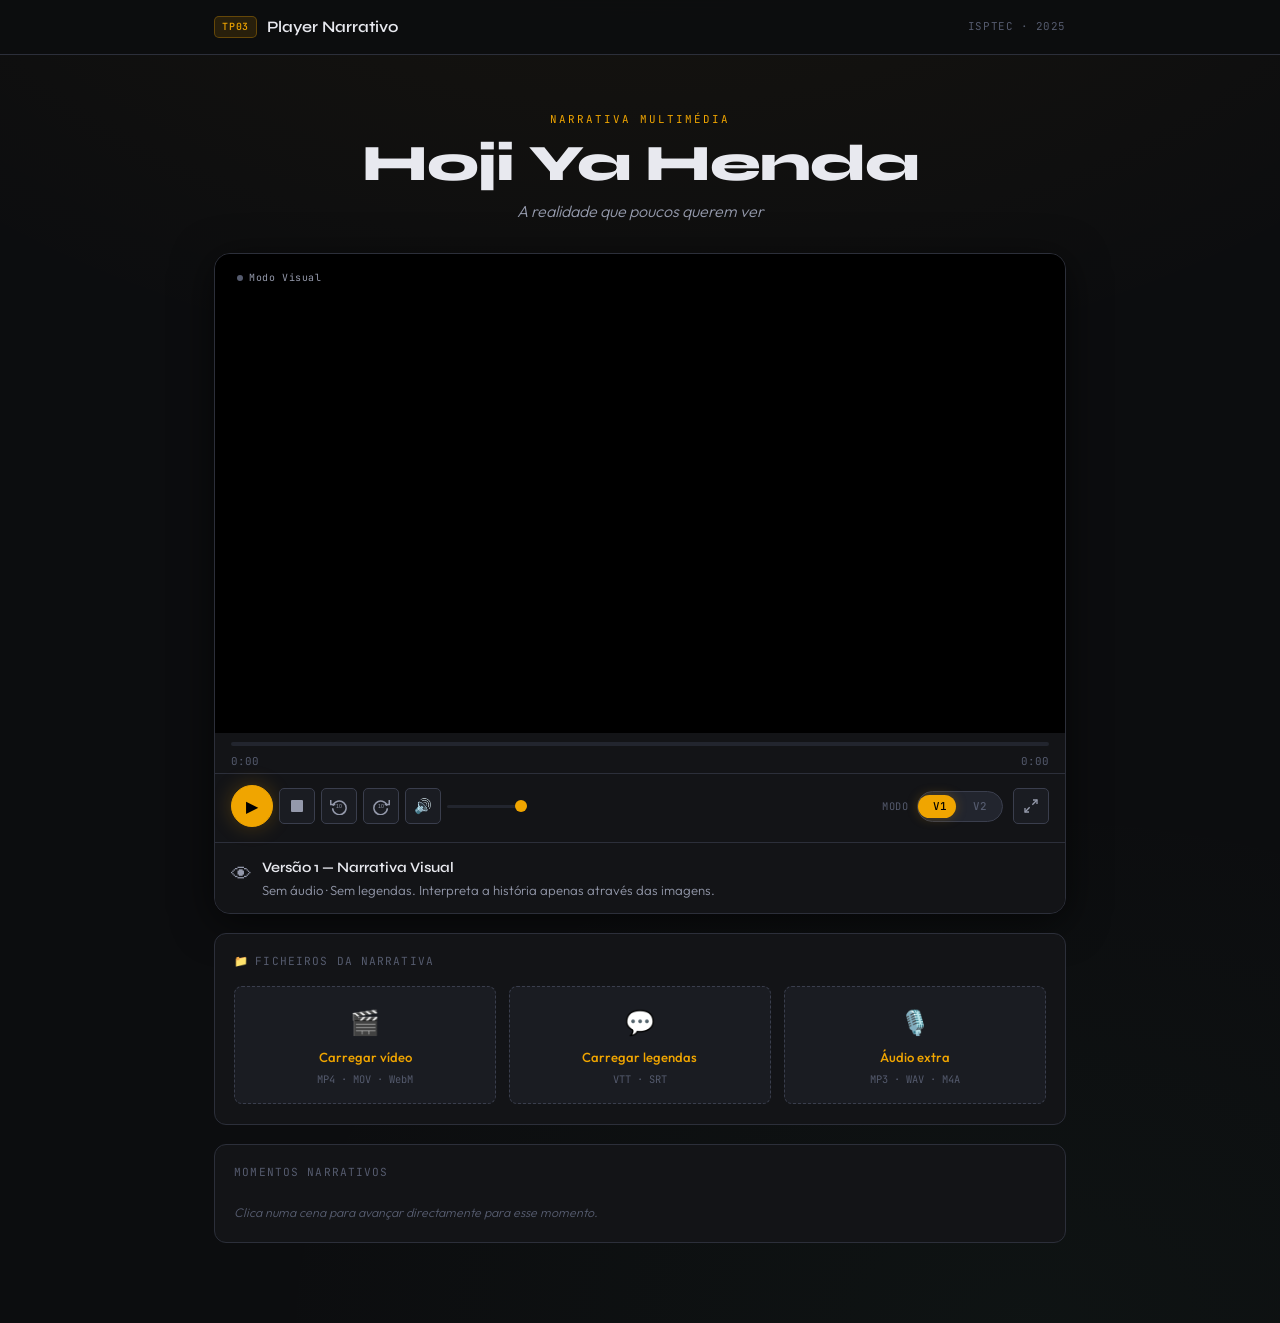
==== index.html @ 29531300 "criando um video player sobre o hoji ya enda" ====
<!DOCTYPE html>
<html lang="pt">
<head>
  <meta charset="UTF-8" />
  <meta name="viewport" content="width=device-width, initial-scale=1.0" />
  <title>Player Narrativo — TP03</title>

  <!-- Fontes -->
  <link href="https://fonts.googleapis.com/css2?family=Syne:wght@400;600;700;800&family=Outfit:wght@300;400;500;600&family=JetBrains+Mono:wght@400;500&display=swap" rel="stylesheet">
  <link rel="stylesheet" href="styles.css" />
</head>
<body>

<!-- ═══════════════════════════════════════════
     CABEÇALHO
═══════════════════════════════════════════ -->
<header class="site-header">
  <div class="header-inner">
    <div class="header-brand">
      <span class="brand-tag">TP03</span>
      <span class="brand-name">Player Narrativo</span>
    </div>
    <div class="header-meta">ISPTEC · 2025</div>
  </div>
</header>

<!-- ═══════════════════════════════════════════
     ECRÃ PRINCIPAL
═══════════════════════════════════════════ -->
<main class="main-layout">

  <!-- ── Título da narrativa ── -->
  <div class="narrative-header">
    <div class="narrative-eyebrow" id="narrative-eyebrow">Narrativa Multimédia</div>
    <h1 class="narrative-title" id="narrative-title">Hoji Ya Henda</h1>
    <p class="narrative-sub" id="narrative-sub">A realidade que poucos querem ver</p>
  </div>

  <!-- ── PLAYER ── -->
  <div class="player-wrapper" id="player-wrapper">

    <!-- Vídeo -->
    <div class="video-stage" id="video-stage">

      <!-- Tag de vídeo nativa -->
      <!--
        COMO ADICIONAR O TEU VÍDEO:
        1. Coloca o ficheiro .mp4 dentro da pasta /video/
        2. Muda o atributo src abaixo para o nome do teu ficheiro
           Exemplo: src="video/meu_video.mp4"
      -->
      <video
        id="main-video"
        preload="metadata"
        playsinline
      >
        <source src="video/video.mp4" type="video/mp4" />
        O teu browser não suporta a tag de vídeo HTML5.
      </video>

      <!-- Overlay de legendas
           As legendas são injectadas aqui por JavaScript
           em sincronização com o tempo do vídeo -->
      <div class="subtitle-overlay" id="subtitle-overlay">
        <span class="subtitle-text" id="subtitle-text"></span>
      </div>

      <!-- Indicador de modo -->
      <div class="mode-indicator" id="mode-indicator">
        <span class="mode-dot"></span>
        <span class="mode-label" id="mode-label">Modo Visual</span>
      </div>

      <!-- Overlay de play (clique no vídeo) -->
      <div class="play-overlay" id="play-overlay" onclick="togglePlay()">
        <div class="play-overlay-icon" id="play-overlay-icon">▶</div>
      </div>
    </div>

    <!-- ── Barra de progresso ── -->
    <div class="progress-bar-wrap" id="progress-wrap">
      <div class="progress-bar" id="progress-bar">
        <div class="progress-fill" id="progress-fill"></div>
        <div class="progress-thumb" id="progress-thumb"></div>
      </div>
      <div class="time-display">
        <span id="time-current">0:00</span>
        <span id="time-total">0:00</span>
      </div>
    </div>

    <!-- ── Controlos principais ── -->
    <div class="controls-row">

      <!-- Grupo esquerdo: controlos de playback -->
      <div class="ctrl-group">

        <!-- Play / Pause -->
        <button class="ctrl-btn ctrl-primary" id="btn-play" onclick="togglePlay()" title="Play / Pausa">
          <span id="play-icon">▶</span>
        </button>

        <!-- Parar (volta ao início) -->
        <button class="ctrl-btn" id="btn-stop" onclick="stopVideo()" title="Parar (voltar ao início)">
          <svg width="16" height="16" viewBox="0 0 16 16" fill="currentColor">
            <rect x="2" y="2" width="12" height="12" rx="1"/>
          </svg>
        </button>

        <!-- Retroceder 10s -->
        <button class="ctrl-btn" id="btn-back" onclick="seek(-10)" title="Recuar 10 segundos">
          <svg width="18" height="18" viewBox="0 0 24 24" fill="none" stroke="currentColor" stroke-width="2">
            <polyline points="1 4 1 10 7 10"></polyline>
            <path d="M3.51 15a9 9 0 1 0 .49-3.46"></path>
            <text x="8" y="15" font-size="7" fill="currentColor" stroke="none" font-family="sans-serif">10</text>
          </svg>
        </button>

        <!-- Avançar 10s -->
        <button class="ctrl-btn" id="btn-fwd" onclick="seek(10)" title="Avançar 10 segundos">
          <svg width="18" height="18" viewBox="0 0 24 24" fill="none" stroke="currentColor" stroke-width="2">
            <polyline points="23 4 23 10 17 10"></polyline>
            <path d="M20.49 15a9 9 0 1 1-.49-3.46"></path>
            <text x="8" y="15" font-size="7" fill="currentColor" stroke="none" font-family="sans-serif">10</text>
          </svg>
        </button>

        <!-- Volume -->
        <div class="volume-group">
          <button class="ctrl-btn" id="btn-mute" onclick="toggleMute()" title="Mudo / Som">
            <span id="volume-icon">🔊</span>
          </button>
          <input
            type="range"
            class="volume-slider"
            id="volume-slider"
            min="0" max="1" step="0.05" value="1"
            oninput="setVolume(this.value)"
            title="Volume"
          />
        </div>
      </div>

      <!-- Grupo direito: modo de apresentação -->
      <div class="ctrl-group ctrl-group-right">

        <!-- Toggle de modo: V1 / V2 -->
        <div class="mode-toggle-wrap">
          <span class="mode-toggle-label">Modo</span>
          <div class="mode-toggle" id="mode-toggle" onclick="toggleMode()" title="Alternar entre Versão 1 e Versão 2">
            <div class="toggle-track">
              <span class="toggle-option active" id="toggle-v1">V1</span>
              <span class="toggle-option" id="toggle-v2">V2</span>
              <div class="toggle-thumb" id="toggle-thumb"></div>
            </div>
          </div>
        </div>

        <!-- Botão de ecrã inteiro -->
        <button class="ctrl-btn" onclick="toggleFullscreen()" title="Ecrã completo">
          <svg width="16" height="16" viewBox="0 0 24 24" fill="none" stroke="currentColor" stroke-width="2">
            <polyline points="15 3 21 3 21 9"></polyline>
            <polyline points="9 21 3 21 3 15"></polyline>
            <line x1="21" y1="3" x2="14" y2="10"></line>
            <line x1="3" y1="21" x2="10" y2="14"></line>
          </svg>
        </button>

      </div>
    </div>

    <!-- ── Painel de estado do modo ── -->
    <div class="mode-panel" id="mode-panel">
      <div class="mode-panel-v1 active" id="mode-panel-v1">
        <span class="mp-icon">👁</span>
        <div>
          <strong>Versão 1 — Narrativa Visual</strong>
          <p>Sem áudio · Sem legendas. Interpreta a história apenas através das imagens.</p>
        </div>
      </div>
      <div class="mode-panel-v2" id="mode-panel-v2">
        <span class="mp-icon">🎧</span>
        <div>
          <strong>Versão 2 — Narrativa Enriquecida</strong>
          <p>Com áudio e legendas sincronizadas. Carrega o ficheiro VTT para activar as legendas.</p>
        </div>
      </div>
    </div>

  </div><!-- /player-wrapper -->

  <!-- ── Painel de ficheiros ── -->
  <div class="file-panel">
    <div class="file-panel-title">
      <span>📁</span> Ficheiros da narrativa
    </div>
    <div class="file-row">
      <!-- Vídeo -->
      <div class="file-drop" id="fd-video">
        <input type="file" accept="video/*" onchange="loadVideo(this)" />
        <span class="fd-icon">🎬</span>
        <div class="fd-label"><strong>Carregar vídeo</strong></div>
        <div class="fd-hint">MP4 · MOV · WebM</div>
      </div>

      <!-- Legendas VTT -->
      <div class="file-drop" id="fd-subs">
        <input type="file" accept=".vtt,.srt" onchange="loadSubtitles(this)" />
        <span class="fd-icon">💬</span>
        <div class="fd-label"><strong>Carregar legendas</strong></div>
        <div class="fd-hint">VTT · SRT</div>
      </div>

      <!-- Áudio extra (opcional) -->
      <div class="file-drop" id="fd-audio">
        <input type="file" accept="audio/*" onchange="loadAudio(this)" />
        <span class="fd-icon">🎙️</span>
        <div class="fd-label"><strong>Áudio extra</strong></div>
        <div class="fd-hint">MP3 · WAV · M4A</div>
      </div>
    </div>
  </div>

  <!-- ── Navegação por cenas ── -->
  <div class="scenes-panel">
    <div class="scenes-title">Momentos narrativos</div>
    <div class="scenes-row" id="scenes-row">
      <!-- Gerado automaticamente por JS com base na duração do vídeo -->
    </div>
    <p class="scenes-hint">Clica numa cena para avançar directamente para esse momento.</p>
  </div>

</main>

<!-- ═══════════════════════════════════════════
     SCRIPT PRINCIPAL
═══════════════════════════════════════════ -->
<script src="script.js"></script>
</body>
</html>
---- styles.css ----
/* ═══════════════════════════════════════════════════
   PLAYER NARRATIVO — TP03 · ISPTC 2025
   styles.css
   ─────────────────────────────────────────────────
   Tema: Editorial escuro, tipografia Syne + Outfit
   Paleta: Carvão profundo · Âmbar · Branco off-white
═══════════════════════════════════════════════════ */

/* ── Reset & variáveis ── */
*, *::before, *::after { box-sizing: border-box; margin: 0; padding: 0; }

:root {
  /* Cores base */
  --bg:          #0C0D0F;
  --bg2:         #131417;
  --bg3:         #1A1C22;
  --bg4:         #22252E;
  --border:      #2C2F3A;
  --border-lt:   #3A3E4D;

  /* Texto */
  --text:        #E8E9EF;
  --text-soft:   #9499AB;
  --text-muted:  #555B6E;

  /* Acento: âmbar quente */
  --amber:       #F0A500;
  --amber-dim:   rgba(240,165,0,0.12);
  --amber-glow:  rgba(240,165,0,0.25);

  /* Vermelho (problemas) */
  --red:         #E05252;
  --red-dim:     rgba(224,82,82,0.12);

  /* Verde (resiliência) */
  --green:       #4CAF7D;
  --green-dim:   rgba(76,175,125,0.12);

  /* Dimensões */
  --radius:      12px;
  --radius-sm:   8px;
  --radius-xs:   5px;
  --shadow:      0 8px 40px rgba(0,0,0,0.6);
  --shadow-sm:   0 2px 12px rgba(0,0,0,0.4);

  /* Fontes */
  --font-display: 'Syne', sans-serif;
  --font-body:    'Outfit', sans-serif;
  --font-mono:    'JetBrains Mono', monospace;
}

html { scroll-behavior: smooth; }

body {
  font-family: var(--font-body);
  background: var(--bg);
  color: var(--text);
  min-height: 100vh;
  line-height: 1.6;
  /* Textura de fundo subtil */
  background-image:
    radial-gradient(ellipse 80% 50% at 50% -20%, rgba(240,165,0,0.06), transparent),
    radial-gradient(ellipse 60% 40% at 80% 100%, rgba(76,175,125,0.04), transparent);
}

/* ── HEADER ── */
.site-header {
  position: sticky;
  top: 0;
  z-index: 100;
  background: rgba(12,13,15,0.85);
  backdrop-filter: blur(20px);
  -webkit-backdrop-filter: blur(20px);
  border-bottom: 1px solid var(--border);
}
.header-inner {
  max-width: 900px;
  margin: 0 auto;
  padding: 0 1.5rem;
  height: 54px;
  display: flex;
  align-items: center;
  justify-content: space-between;
}
.header-brand {
  display: flex;
  align-items: center;
  gap: 10px;
  font-family: var(--font-display);
  font-size: 1rem;
  font-weight: 600;
  color: var(--text);
}
.brand-tag {
  font-family: var(--font-mono);
  font-size: 0.62rem;
  font-weight: 500;
  background: var(--amber-dim);
  color: var(--amber);
  border: 1px solid rgba(240,165,0,0.3);
  padding: 2px 7px;
  border-radius: var(--radius-xs);
  letter-spacing: 0.08em;
}
.header-meta {
  font-family: var(--font-mono);
  font-size: 0.68rem;
  color: var(--text-muted);
  letter-spacing: 0.05em;
}

/* ── LAYOUT PRINCIPAL ── */
.main-layout {
  max-width: 900px;
  margin: 0 auto;
  padding: 2rem 1.5rem 5rem;
}

/* ── CABEÇALHO DA NARRATIVA ── */
.narrative-header {
  text-align: center;
  margin-bottom: 1.8rem;
  padding: 1.5rem 0 0;
}
.narrative-eyebrow {
  font-family: var(--font-mono);
  font-size: 0.68rem;
  letter-spacing: 0.18em;
  text-transform: uppercase;
  color: var(--amber);
  margin-bottom: 0.5rem;
}
.narrative-title {
  font-family: var(--font-display);
  font-size: clamp(2rem, 6vw, 3.2rem);
  font-weight: 800;
  color: var(--text);
  line-height: 1.1;
  margin-bottom: 0.4rem;
  letter-spacing: -0.02em;
}
.narrative-sub {
  font-size: 1rem;
  color: var(--text-soft);
  font-weight: 300;
  font-style: italic;
}

/* ── PLAYER WRAPPER ── */
.player-wrapper {
  background: var(--bg2);
  border: 1px solid var(--border);
  border-radius: 16px;
  overflow: hidden;
  box-shadow: var(--shadow);
  margin-bottom: 1.2rem;
}

/* ── STAGE DO VÍDEO ── */
.video-stage {
  position: relative;
  background: #000;
  width: 100%;
  aspect-ratio: 16 / 9;
  overflow: hidden;
  cursor: pointer;
}
.video-stage video {
  width: 100%;
  height: 100%;
  display: block;
  object-fit: cover;
}

/* ── OVERLAY DE PLAY (click no vídeo) ── */
.play-overlay {
  position: absolute;
  inset: 0;
  display: flex;
  align-items: center;
  justify-content: center;
  opacity: 0;
  transition: opacity 0.25s;
  pointer-events: none;
}
.play-overlay.visible {
  opacity: 1;
  pointer-events: auto;
}
.play-overlay-icon {
  width: 72px;
  height: 72px;
  border-radius: 50%;
  background: rgba(0,0,0,0.65);
  backdrop-filter: blur(8px);
  border: 2px solid rgba(255,255,255,0.15);
  display: flex;
  align-items: center;
  justify-content: center;
  font-size: 1.6rem;
  color: #fff;
  transition: transform 0.15s;
}
.play-overlay:hover .play-overlay-icon { transform: scale(1.08); }

/* ── LEGENDAS OVERLAY ── */
.subtitle-overlay {
  position: absolute;
  bottom: 16px;
  left: 50%;
  transform: translateX(-50%);
  width: 90%;
  text-align: center;
  pointer-events: none;
  z-index: 10;
  opacity: 0;
  transition: opacity 0.2s;
}
.subtitle-overlay.visible { opacity: 1; }
.subtitle-text {
  display: inline-block;
  background: rgba(0, 0, 0, 0.82);
  color: #fff;
  font-family: var(--font-body);
  font-size: clamp(0.88rem, 2.2vw, 1.05rem);
  font-weight: 400;
  line-height: 1.5;
  padding: 6px 18px 8px;
  border-radius: 6px;
  max-width: 100%;
  /* Borda subtil âmbar nas legendas */
  border-bottom: 2px solid var(--amber);
}

/* ── INDICADOR DE MODO ── */
.mode-indicator {
  position: absolute;
  top: 12px;
  left: 12px;
  display: flex;
  align-items: center;
  gap: 6px;
  background: rgba(0,0,0,0.65);
  backdrop-filter: blur(8px);
  border-radius: 20px;
  padding: 4px 10px;
  pointer-events: none;
}
.mode-dot {
  width: 6px;
  height: 6px;
  border-radius: 50%;
  background: var(--text-muted);
  transition: background 0.3s;
}
.mode-indicator.v2 .mode-dot { background: var(--amber); box-shadow: 0 0 6px var(--amber); }
.mode-label {
  font-family: var(--font-mono);
  font-size: 0.62rem;
  color: var(--text-soft);
  letter-spacing: 0.06em;
}

/* ── BARRA DE PROGRESSO ── */
.progress-bar-wrap {
  padding: 0.6rem 1rem 0.2rem;
  background: var(--bg2);
}
.progress-bar {
  position: relative;
  height: 4px;
  background: var(--bg4);
  border-radius: 4px;
  cursor: pointer;
  margin-bottom: 0.4rem;
  transition: height 0.15s;
}
.progress-bar:hover { height: 6px; }
.progress-fill {
  height: 100%;
  background: var(--amber);
  border-radius: 4px;
  width: 0%;
  transition: width 0.1s linear;
  pointer-events: none;
}
.progress-thumb {
  position: absolute;
  top: 50%;
  transform: translate(-50%, -50%) scale(0);
  width: 14px;
  height: 14px;
  border-radius: 50%;
  background: var(--amber);
  box-shadow: 0 0 0 3px rgba(240,165,0,0.3);
  left: 0%;
  transition: transform 0.15s;
  pointer-events: none;
}
.progress-bar:hover .progress-thumb { transform: translate(-50%, -50%) scale(1); }
.time-display {
  display: flex;
  justify-content: space-between;
  font-family: var(--font-mono);
  font-size: 0.68rem;
  color: var(--text-muted);
}

/* ── LINHA DE CONTROLOS ── */
.controls-row {
  display: flex;
  align-items: center;
  justify-content: space-between;
  padding: 0.7rem 1rem 0.9rem;
  gap: 0.5rem;
  flex-wrap: wrap;
  background: var(--bg2);
  border-top: 1px solid var(--border);
}
.ctrl-group {
  display: flex;
  align-items: center;
  gap: 6px;
}
.ctrl-group-right {
  margin-left: auto;
  gap: 10px;
}

/* Botões de controlo */
.ctrl-btn {
  display: inline-flex;
  align-items: center;
  justify-content: center;
  width: 36px;
  height: 36px;
  border-radius: var(--radius-xs);
  border: 1px solid var(--border-lt);
  background: var(--bg3);
  color: var(--text-soft);
  cursor: pointer;
  font-size: 0.9rem;
  transition: all 0.15s;
  flex-shrink: 0;
}
.ctrl-btn:hover {
  border-color: var(--amber);
  color: var(--amber);
  background: var(--amber-dim);
}
.ctrl-primary {
  width: 42px;
  height: 42px;
  background: var(--amber);
  color: #000;
  border-color: var(--amber);
  font-size: 1rem;
  border-radius: 50%;
  box-shadow: 0 0 20px var(--amber-glow);
}
.ctrl-primary:hover {
  background: #f5b520;
  color: #000;
  border-color: #f5b520;
  transform: scale(1.05);
}

/* Volume */
.volume-group {
  display: flex;
  align-items: center;
  gap: 6px;
}
.volume-slider {
  -webkit-appearance: none;
  appearance: none;
  width: 80px;
  height: 3px;
  background: var(--bg4);
  border-radius: 3px;
  outline: none;
  cursor: pointer;
}
.volume-slider::-webkit-slider-thumb {
  -webkit-appearance: none;
  width: 12px;
  height: 12px;
  border-radius: 50%;
  background: var(--amber);
  cursor: pointer;
}
.volume-slider::-moz-range-thumb {
  width: 12px;
  height: 12px;
  border-radius: 50%;
  background: var(--amber);
  cursor: pointer;
  border: none;
}

/* ── TOGGLE DE MODO V1 / V2 ── */
.mode-toggle-wrap {
  display: flex;
  align-items: center;
  gap: 8px;
}
.mode-toggle-label {
  font-family: var(--font-mono);
  font-size: 0.65rem;
  color: var(--text-muted);
  letter-spacing: 0.08em;
  text-transform: uppercase;
}
.toggle-track {
  display: flex;
  align-items: center;
  position: relative;
  background: var(--bg4);
  border: 1px solid var(--border-lt);
  border-radius: 20px;
  padding: 3px;
  gap: 2px;
  cursor: pointer;
}
.toggle-option {
  font-family: var(--font-mono);
  font-size: 0.68rem;
  font-weight: 500;
  padding: 3px 12px;
  border-radius: 14px;
  color: var(--text-muted);
  position: relative;
  z-index: 1;
  transition: color 0.2s;
  user-select: none;
}
.toggle-option.active { color: #000; }
.toggle-thumb {
  position: absolute;
  top: 3px;
  left: 3px;
  height: calc(100% - 6px);
  background: var(--amber);
  border-radius: 14px;
  transition: all 0.25s cubic-bezier(0.4,0,0.2,1);
  z-index: 0;
  box-shadow: 0 0 12px var(--amber-glow);
}

/* ── PAINEL DE MODO ── */
.mode-panel {
  border-top: 1px solid var(--border);
  padding: 0.8rem 1rem;
  background: var(--bg2);
}
.mode-panel-v1,
.mode-panel-v2 {
  display: none;
  align-items: flex-start;
  gap: 10px;
  font-size: 0.84rem;
  color: var(--text-soft);
}
.mode-panel-v1.active,
.mode-panel-v2.active { display: flex; animation: fadeUp 0.25s ease; }
.mode-panel-v1 strong,
.mode-panel-v2 strong {
  font-family: var(--font-display);
  font-size: 0.9rem;
  color: var(--text);
  font-weight: 600;
  display: block;
  margin-bottom: 2px;
}
.mode-panel-v1 p,
.mode-panel-v2 p {
  font-weight: 300;
  font-size: 0.82rem;
  line-height: 1.5;
}
.mp-icon { font-size: 1.3rem; margin-top: 1px; flex-shrink: 0; }

@keyframes fadeUp {
  from { opacity: 0; transform: translateY(4px); }
  to   { opacity: 1; transform: translateY(0); }
}

/* ── PAINEL DE FICHEIROS ── */
.file-panel {
  background: var(--bg2);
  border: 1px solid var(--border);
  border-radius: var(--radius);
  padding: 1.2rem;
  margin-bottom: 1.2rem;
}
.file-panel-title {
  font-family: var(--font-mono);
  font-size: 0.7rem;
  letter-spacing: 0.1em;
  text-transform: uppercase;
  color: var(--text-muted);
  margin-bottom: 0.9rem;
  display: flex;
  align-items: center;
  gap: 6px;
}
.file-row {
  display: grid;
  grid-template-columns: repeat(auto-fit, minmax(180px, 1fr));
  gap: 0.8rem;
}
.file-drop {
  position: relative;
  border: 1.5px dashed var(--border-lt);
  border-radius: var(--radius-sm);
  background: var(--bg3);
  padding: 1rem 0.8rem;
  text-align: center;
  cursor: pointer;
  transition: all 0.2s;
  overflow: hidden;
}
.file-drop input[type="file"] {
  position: absolute;
  inset: 0;
  opacity: 0;
  cursor: pointer;
  width: 100%;
  height: 100%;
}
.file-drop:hover,
.file-drop.loaded {
  border-color: var(--amber);
  background: var(--amber-dim);
}
.file-drop.loaded { border-style: solid; }
.fd-icon { font-size: 1.5rem; display: block; margin-bottom: 0.35rem; }
.fd-label {
  font-size: 0.82rem;
  color: var(--text-soft);
}
.fd-label strong { color: var(--amber); font-weight: 500; }
.fd-hint {
  font-family: var(--font-mono);
  font-size: 0.65rem;
  color: var(--text-muted);
  margin-top: 3px;
}
.file-drop.loaded .fd-label { color: var(--amber); }

/* ── PAINEL DE CENAS ── */
.scenes-panel {
  background: var(--bg2);
  border: 1px solid var(--border);
  border-radius: var(--radius);
  padding: 1.2rem;
}
.scenes-title {
  font-family: var(--font-mono);
  font-size: 0.7rem;
  letter-spacing: 0.1em;
  text-transform: uppercase;
  color: var(--text-muted);
  margin-bottom: 0.8rem;
}
.scenes-row {
  display: flex;
  gap: 6px;
  flex-wrap: wrap;
  margin-bottom: 0.5rem;
}
.scene-pill {
  font-family: var(--font-mono);
  font-size: 0.7rem;
  padding: 5px 13px;
  border-radius: 20px;
  border: 1px solid var(--border-lt);
  background: var(--bg3);
  color: var(--text-muted);
  cursor: pointer;
  transition: all 0.15s;
}
.scene-pill:hover {
  border-color: var(--amber);
  color: var(--amber);
}
.scene-pill.active {
  background: var(--amber);
  color: #000;
  border-color: var(--amber);
  font-weight: 600;
  box-shadow: 0 0 12px var(--amber-glow);
}
.scenes-hint {
  font-size: 0.78rem;
  color: var(--text-muted);
  font-style: italic;
  font-weight: 300;
}

/* ── RESPONSIVE ── */
@media (max-width: 600px) {
  .main-layout { padding: 1.2rem 1rem 4rem; }
  .header-inner { padding: 0 1rem; }
  .controls-row { gap: 0.4rem; }
  .volume-slider { width: 55px; }
  .ctrl-group-right { width: 100%; justify-content: flex-end; }
  .narrative-title { font-size: 2rem; }
  .file-row { grid-template-columns: 1fr; }
}

@media (max-width: 400px) {
  .volume-slider { display: none; }
  .toggle-option { padding: 3px 8px; }
}
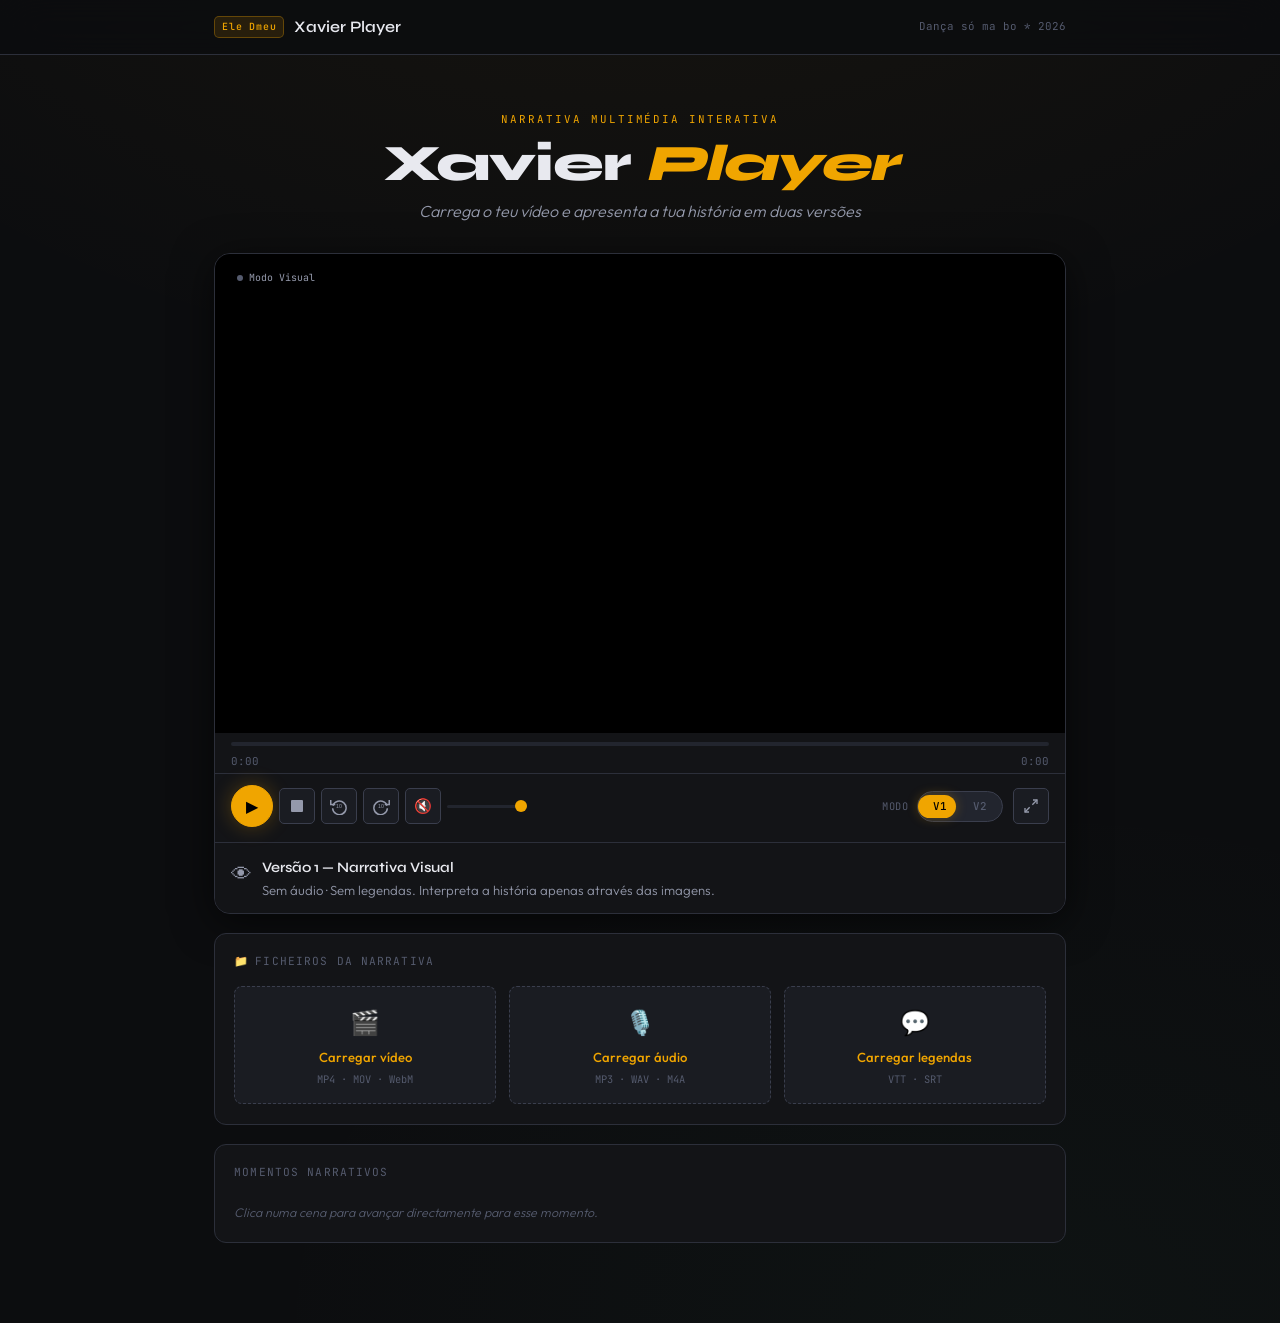
==== commit b443d3e9: "Ultima versão com possibilidade de envio de arquivos externos" ====
--- a/index.html
+++ b/index.html
@@ -3,64 +3,43 @@
 <head>
   <meta charset="UTF-8" />
   <meta name="viewport" content="width=device-width, initial-scale=1.0" />
-  <title>Player Narrativo — TP03</title>
-
-  <!-- Fontes -->
+  <title>Xavier Player — TP03</title>
+
   <link href="https://fonts.googleapis.com/css2?family=Syne:wght@400;600;700;800&family=Outfit:wght@300;400;500;600&family=JetBrains+Mono:wght@400;500&display=swap" rel="stylesheet">
   <link rel="stylesheet" href="styles.css" />
 </head>
 <body>
 
-<!-- ═══════════════════════════════════════════
-     CABEÇALHO
-═══════════════════════════════════════════ -->
 <header class="site-header">
   <div class="header-inner">
     <div class="header-brand">
-      <span class="brand-tag">TP03</span>
-      <span class="brand-name">Player Narrativo</span>
-    </div>
-    <div class="header-meta">ISPTEC · 2025</div>
+      <span class="brand-tag">Ele Dmeu</span>
+      <span class="brand-name">Xavier Player</span>
+    </div>
+    <div class="header-meta">Dança só ma bo * 2026</div>
   </div>
 </header>
 
-<!-- ═══════════════════════════════════════════
-     ECRÃ PRINCIPAL
-═══════════════════════════════════════════ -->
 <main class="main-layout">
 
-  <!-- ── Título da narrativa ── -->
+  <!-- Título da narrativa -->
   <div class="narrative-header">
-    <div class="narrative-eyebrow" id="narrative-eyebrow">Narrativa Multimédia</div>
-    <h1 class="narrative-title" id="narrative-title">Hoji Ya Henda</h1>
-    <p class="narrative-sub" id="narrative-sub">A realidade que poucos querem ver</p>
-  </div>
-
-  <!-- ── PLAYER ── -->
+    <div class="narrative-eyebrow">Narrativa Multimédia Interativa</div>
+    <h1 class="narrative-title">Xavier <em>Player</em></h1>
+    <p class="narrative-sub">Carrega o teu vídeo e apresenta a tua história em duas versões</p>
+  </div>
+
+  <!-- PLAYER -->
   <div class="player-wrapper" id="player-wrapper">
 
     <!-- Vídeo -->
     <div class="video-stage" id="video-stage">
-
-      <!-- Tag de vídeo nativa -->
-      <!--
-        COMO ADICIONAR O TEU VÍDEO:
-        1. Coloca o ficheiro .mp4 dentro da pasta /video/
-        2. Muda o atributo src abaixo para o nome do teu ficheiro
-           Exemplo: src="video/meu_video.mp4"
-      -->
-      <video
-        id="main-video"
-        preload="metadata"
-        playsinline
-      >
+      <video id="main-video" preload="metadata" playsinline>
         <source src="video/video.mp4" type="video/mp4" />
-        O teu browser não suporta a tag de vídeo HTML5.
+        O teu browser não suporta HTML5 video.
       </video>
 
-      <!-- Overlay de legendas
-           As legendas são injectadas aqui por JavaScript
-           em sincronização com o tempo do vídeo -->
+      <!-- Overlay de legendas -->
       <div class="subtitle-overlay" id="subtitle-overlay">
         <span class="subtitle-text" id="subtitle-text"></span>
       </div>
@@ -71,14 +50,14 @@
         <span class="mode-label" id="mode-label">Modo Visual</span>
       </div>
 
-      <!-- Overlay de play (clique no vídeo) -->
+      <!-- Overlay de play -->
       <div class="play-overlay" id="play-overlay" onclick="togglePlay()">
         <div class="play-overlay-icon" id="play-overlay-icon">▶</div>
       </div>
     </div>
 
-    <!-- ── Barra de progresso ── -->
-    <div class="progress-bar-wrap" id="progress-wrap">
+    <!-- Barra de progresso -->
+    <div class="progress-bar-wrap">
       <div class="progress-bar" id="progress-bar">
         <div class="progress-fill" id="progress-fill"></div>
         <div class="progress-thumb" id="progress-thumb"></div>
@@ -89,65 +68,45 @@
       </div>
     </div>
 
-    <!-- ── Controlos principais ── -->
+    <!-- Controlos principais -->
     <div class="controls-row">
-
-      <!-- Grupo esquerdo: controlos de playback -->
       <div class="ctrl-group">
-
-        <!-- Play / Pause -->
         <button class="ctrl-btn ctrl-primary" id="btn-play" onclick="togglePlay()" title="Play / Pausa">
           <span id="play-icon">▶</span>
         </button>
-
-        <!-- Parar (volta ao início) -->
-        <button class="ctrl-btn" id="btn-stop" onclick="stopVideo()" title="Parar (voltar ao início)">
+        <button class="ctrl-btn" onclick="stopVideo()" title="Parar">
           <svg width="16" height="16" viewBox="0 0 16 16" fill="currentColor">
             <rect x="2" y="2" width="12" height="12" rx="1"/>
           </svg>
         </button>
-
-        <!-- Retroceder 10s -->
-        <button class="ctrl-btn" id="btn-back" onclick="seek(-10)" title="Recuar 10 segundos">
+        <button class="ctrl-btn" onclick="seek(-10)" title="Recuar 10s">
           <svg width="18" height="18" viewBox="0 0 24 24" fill="none" stroke="currentColor" stroke-width="2">
             <polyline points="1 4 1 10 7 10"></polyline>
             <path d="M3.51 15a9 9 0 1 0 .49-3.46"></path>
             <text x="8" y="15" font-size="7" fill="currentColor" stroke="none" font-family="sans-serif">10</text>
           </svg>
         </button>
-
-        <!-- Avançar 10s -->
-        <button class="ctrl-btn" id="btn-fwd" onclick="seek(10)" title="Avançar 10 segundos">
+        <button class="ctrl-btn" onclick="seek(10)" title="Avançar 10s">
           <svg width="18" height="18" viewBox="0 0 24 24" fill="none" stroke="currentColor" stroke-width="2">
             <polyline points="23 4 23 10 17 10"></polyline>
             <path d="M20.49 15a9 9 0 1 1-.49-3.46"></path>
             <text x="8" y="15" font-size="7" fill="currentColor" stroke="none" font-family="sans-serif">10</text>
           </svg>
         </button>
-
-        <!-- Volume -->
         <div class="volume-group">
           <button class="ctrl-btn" id="btn-mute" onclick="toggleMute()" title="Mudo / Som">
-            <span id="volume-icon">🔊</span>
+            <span id="volume-icon">🔇</span>
           </button>
-          <input
-            type="range"
-            class="volume-slider"
-            id="volume-slider"
+          <input type="range" class="volume-slider" id="volume-slider"
             min="0" max="1" step="0.05" value="1"
-            oninput="setVolume(this.value)"
-            title="Volume"
-          />
-        </div>
-      </div>
-
-      <!-- Grupo direito: modo de apresentação -->
+            oninput="setVolume(this.value)" title="Volume" />
+        </div>
+      </div>
+
       <div class="ctrl-group ctrl-group-right">
-
-        <!-- Toggle de modo: V1 / V2 -->
         <div class="mode-toggle-wrap">
           <span class="mode-toggle-label">Modo</span>
-          <div class="mode-toggle" id="mode-toggle" onclick="toggleMode()" title="Alternar entre Versão 1 e Versão 2">
+          <div class="mode-toggle" id="mode-toggle" onclick="toggleMode()" title="Alternar V1 / V2">
             <div class="toggle-track">
               <span class="toggle-option active" id="toggle-v1">V1</span>
               <span class="toggle-option" id="toggle-v2">V2</span>
@@ -155,8 +114,6 @@
             </div>
           </div>
         </div>
-
-        <!-- Botão de ecrã inteiro -->
         <button class="ctrl-btn" onclick="toggleFullscreen()" title="Ecrã completo">
           <svg width="16" height="16" viewBox="0 0 24 24" fill="none" stroke="currentColor" stroke-width="2">
             <polyline points="15 3 21 3 21 9"></polyline>
@@ -165,11 +122,45 @@
             <line x1="3" y1="21" x2="10" y2="14"></line>
           </svg>
         </button>
-
-      </div>
-    </div>
-
-    <!-- ── Painel de estado do modo ── -->
+      </div>
+    </div>
+
+    <!-- ══════════════════════════════════════
+         PAINEL V2 — Botões de Ativar Áudio e Legendas
+         Só aparece quando o modo V2 está activo
+    ══════════════════════════════════════ -->
+    <div class="v2-controls" id="v2-controls">
+      <div class="v2-controls-label">Controlos da Versão 2</div>
+      <div class="v2-btn-row">
+
+        <!-- Botão Ativar Áudio -->
+        <button
+          class="v2-btn"
+          id="btn-audio"
+          onclick="toggleAudio()"
+          title="Ativar / Desativar Áudio"
+        >
+          <span class="v2-btn-icon" id="audio-icon">🔇</span>
+          <span class="v2-btn-label">Ativar Áudio</span>
+          <span class="v2-btn-badge" id="badge-audio">OFF</span>
+        </button>
+
+        <!-- Botão Ativar Legendas -->
+        <button
+          class="v2-btn"
+          id="btn-subs"
+          onclick="toggleSubtitles()"
+          title="Ativar / Desativar Legendas"
+        >
+          <span class="v2-btn-icon" id="subs-icon">💬</span>
+          <span class="v2-btn-label">Adicionar Legendas</span>
+          <span class="v2-btn-badge" id="badge-subs">OFF</span>
+        </button>
+
+      </div>
+    </div>
+
+    <!-- Painel de estado do modo -->
     <div class="mode-panel" id="mode-panel">
       <div class="mode-panel-v1 active" id="mode-panel-v1">
         <span class="mp-icon">👁</span>
@@ -182,59 +173,47 @@
         <span class="mp-icon">🎧</span>
         <div>
           <strong>Versão 2 — Narrativa Enriquecida</strong>
-          <p>Com áudio e legendas sincronizadas. Carrega o ficheiro VTT para activar as legendas.</p>
+          <p>Usa os botões acima para ativar o áudio e as legendas de forma independente.</p>
         </div>
       </div>
     </div>
 
   </div><!-- /player-wrapper -->
 
-  <!-- ── Painel de ficheiros ── -->
+  <!-- Painel de ficheiros -->
   <div class="file-panel">
-    <div class="file-panel-title">
-      <span>📁</span> Ficheiros da narrativa
-    </div>
+    <div class="file-panel-title"><span>📁</span> Ficheiros da narrativa</div>
     <div class="file-row">
-      <!-- Vídeo -->
       <div class="file-drop" id="fd-video">
         <input type="file" accept="video/*" onchange="loadVideo(this)" />
         <span class="fd-icon">🎬</span>
         <div class="fd-label"><strong>Carregar vídeo</strong></div>
         <div class="fd-hint">MP4 · MOV · WebM</div>
       </div>
-
-      <!-- Legendas VTT -->
+      <div class="file-drop" id="fd-audio">
+        <input type="file" accept="audio/*" onchange="loadAudio(this)" />
+        <span class="fd-icon">🎙️</span>
+        <div class="fd-label"><strong>Carregar áudio</strong></div>
+        <div class="fd-hint">MP3 · WAV · M4A</div>
+      </div>
       <div class="file-drop" id="fd-subs">
         <input type="file" accept=".vtt,.srt" onchange="loadSubtitles(this)" />
         <span class="fd-icon">💬</span>
         <div class="fd-label"><strong>Carregar legendas</strong></div>
         <div class="fd-hint">VTT · SRT</div>
       </div>
-
-      <!-- Áudio extra (opcional) -->
-      <div class="file-drop" id="fd-audio">
-        <input type="file" accept="audio/*" onchange="loadAudio(this)" />
-        <span class="fd-icon">🎙️</span>
-        <div class="fd-label"><strong>Áudio extra</strong></div>
-        <div class="fd-hint">MP3 · WAV · M4A</div>
-      </div>
-    </div>
-  </div>
-
-  <!-- ── Navegação por cenas ── -->
+    </div>
+  </div>
+
+  <!-- Navegação por cenas -->
   <div class="scenes-panel">
     <div class="scenes-title">Momentos narrativos</div>
-    <div class="scenes-row" id="scenes-row">
-      <!-- Gerado automaticamente por JS com base na duração do vídeo -->
-    </div>
+    <div class="scenes-row" id="scenes-row"></div>
     <p class="scenes-hint">Clica numa cena para avançar directamente para esse momento.</p>
   </div>
 
 </main>
 
-<!-- ═══════════════════════════════════════════
-     SCRIPT PRINCIPAL
-═══════════════════════════════════════════ -->
 <script src="script.js"></script>
 </body>
 </html>
--- a/styles.css
+++ b/styles.css
@@ -1,52 +1,34 @@
 /* ═══════════════════════════════════════════════════
-   PLAYER NARRATIVO — TP03 · ISPTC 2025
+   XAVIER PLAYER — TP03 · ISPTEC 2025
    styles.css
-   ─────────────────────────────────────────────────
-   Tema: Editorial escuro, tipografia Syne + Outfit
-   Paleta: Carvão profundo · Âmbar · Branco off-white
 ═══════════════════════════════════════════════════ */
 
-/* ── Reset & variáveis ── */
 *, *::before, *::after { box-sizing: border-box; margin: 0; padding: 0; }
 
 :root {
-  /* Cores base */
   --bg:          #0C0D0F;
   --bg2:         #131417;
   --bg3:         #1A1C22;
   --bg4:         #22252E;
   --border:      #2C2F3A;
   --border-lt:   #3A3E4D;
-
-  /* Texto */
   --text:        #E8E9EF;
   --text-soft:   #9499AB;
   --text-muted:  #555B6E;
-
-  /* Acento: âmbar quente */
   --amber:       #F0A500;
   --amber-dim:   rgba(240,165,0,0.12);
-  --amber-glow:  rgba(240,165,0,0.25);
-
-  /* Vermelho (problemas) */
+  --amber-glow:  rgba(240,165,0,0.28);
   --red:         #E05252;
   --red-dim:     rgba(224,82,82,0.12);
-
-  /* Verde (resiliência) */
   --green:       #4CAF7D;
   --green-dim:   rgba(76,175,125,0.12);
-
-  /* Dimensões */
   --radius:      12px;
   --radius-sm:   8px;
   --radius-xs:   5px;
   --shadow:      0 8px 40px rgba(0,0,0,0.6);
-  --shadow-sm:   0 2px 12px rgba(0,0,0,0.4);
-
-  /* Fontes */
-  --font-display: 'Syne', sans-serif;
-  --font-body:    'Outfit', sans-serif;
-  --font-mono:    'JetBrains Mono', monospace;
+  --font-display:'Syne', sans-serif;
+  --font-body:   'Outfit', sans-serif;
+  --font-mono:   'JetBrains Mono', monospace;
 }
 
 html { scroll-behavior: smooth; }
@@ -57,7 +39,6 @@
   color: var(--text);
   min-height: 100vh;
   line-height: 1.6;
-  /* Textura de fundo subtil */
   background-image:
     radial-gradient(ellipse 80% 50% at 50% -20%, rgba(240,165,0,0.06), transparent),
     radial-gradient(ellipse 60% 40% at 80% 100%, rgba(76,175,125,0.04), transparent);
@@ -65,419 +46,298 @@
 
 /* ── HEADER ── */
 .site-header {
-  position: sticky;
-  top: 0;
-  z-index: 100;
-  background: rgba(12,13,15,0.85);
+  position: sticky; top: 0; z-index: 100;
+  background: rgba(12,13,15,0.88);
   backdrop-filter: blur(20px);
-  -webkit-backdrop-filter: blur(20px);
   border-bottom: 1px solid var(--border);
 }
 .header-inner {
-  max-width: 900px;
-  margin: 0 auto;
-  padding: 0 1.5rem;
-  height: 54px;
-  display: flex;
-  align-items: center;
-  justify-content: space-between;
+  max-width: 900px; margin: 0 auto;
+  padding: 0 1.5rem; height: 54px;
+  display: flex; align-items: center; justify-content: space-between;
 }
 .header-brand {
-  display: flex;
-  align-items: center;
-  gap: 10px;
-  font-family: var(--font-display);
-  font-size: 1rem;
-  font-weight: 600;
-  color: var(--text);
+  display: flex; align-items: center; gap: 10px;
+  font-family: var(--font-display); font-size: 1rem; font-weight: 600;
 }
 .brand-tag {
-  font-family: var(--font-mono);
-  font-size: 0.62rem;
-  font-weight: 500;
-  background: var(--amber-dim);
-  color: var(--amber);
+  font-family: var(--font-mono); font-size: 0.62rem; font-weight: 500;
+  background: var(--amber-dim); color: var(--amber);
   border: 1px solid rgba(240,165,0,0.3);
-  padding: 2px 7px;
-  border-radius: var(--radius-xs);
-  letter-spacing: 0.08em;
-}
-.header-meta {
-  font-family: var(--font-mono);
-  font-size: 0.68rem;
-  color: var(--text-muted);
-  letter-spacing: 0.05em;
-}
-
-/* ── LAYOUT PRINCIPAL ── */
-.main-layout {
-  max-width: 900px;
-  margin: 0 auto;
-  padding: 2rem 1.5rem 5rem;
-}
-
-/* ── CABEÇALHO DA NARRATIVA ── */
-.narrative-header {
-  text-align: center;
-  margin-bottom: 1.8rem;
-  padding: 1.5rem 0 0;
-}
+  padding: 2px 7px; border-radius: var(--radius-xs); letter-spacing: 0.08em;
+}
+.header-meta { font-family: var(--font-mono); font-size: 0.68rem; color: var(--text-muted); }
+
+/* ── LAYOUT ── */
+.main-layout { max-width: 900px; margin: 0 auto; padding: 2rem 1.5rem 5rem; }
+
+/* ── NARRATIVE HEADER ── */
+.narrative-header { text-align: center; margin-bottom: 1.8rem; padding-top: 1.5rem; }
 .narrative-eyebrow {
-  font-family: var(--font-mono);
-  font-size: 0.68rem;
-  letter-spacing: 0.18em;
-  text-transform: uppercase;
-  color: var(--amber);
-  margin-bottom: 0.5rem;
+  font-family: var(--font-mono); font-size: 0.68rem;
+  letter-spacing: 0.18em; text-transform: uppercase;
+  color: var(--amber); margin-bottom: 0.5rem;
 }
 .narrative-title {
   font-family: var(--font-display);
-  font-size: clamp(2rem, 6vw, 3.2rem);
-  font-weight: 800;
-  color: var(--text);
-  line-height: 1.1;
-  margin-bottom: 0.4rem;
-  letter-spacing: -0.02em;
-}
-.narrative-sub {
-  font-size: 1rem;
-  color: var(--text-soft);
-  font-weight: 300;
-  font-style: italic;
-}
+  font-size: clamp(2rem, 6vw, 3.2rem); font-weight: 800;
+  line-height: 1.1; margin-bottom: 0.4rem; letter-spacing: -0.02em;
+}
+.narrative-title em { font-style: italic; color: var(--amber); }
+.narrative-sub { font-size: 1rem; color: var(--text-soft); font-weight: 300; font-style: italic; }
 
 /* ── PLAYER WRAPPER ── */
 .player-wrapper {
-  background: var(--bg2);
-  border: 1px solid var(--border);
-  border-radius: 16px;
-  overflow: hidden;
-  box-shadow: var(--shadow);
-  margin-bottom: 1.2rem;
-}
-
-/* ── STAGE DO VÍDEO ── */
+  background: var(--bg2); border: 1px solid var(--border);
+  border-radius: 16px; overflow: hidden;
+  box-shadow: var(--shadow); margin-bottom: 1.2rem;
+}
+
+/* ── VIDEO STAGE ── */
 .video-stage {
-  position: relative;
-  background: #000;
-  width: 100%;
-  aspect-ratio: 16 / 9;
-  overflow: hidden;
-  cursor: pointer;
-}
-.video-stage video {
-  width: 100%;
-  height: 100%;
-  display: block;
-  object-fit: cover;
-}
-
-/* ── OVERLAY DE PLAY (click no vídeo) ── */
+  position: relative; background: #000;
+  width: 100%; aspect-ratio: 16/9; overflow: hidden; cursor: pointer;
+}
+.video-stage video { width: 100%; height: 100%; display: block; object-fit: cover; }
+
+/* ── PLAY OVERLAY ── */
 .play-overlay {
-  position: absolute;
-  inset: 0;
-  display: flex;
-  align-items: center;
-  justify-content: center;
-  opacity: 0;
-  transition: opacity 0.25s;
-  pointer-events: none;
-}
-.play-overlay.visible {
-  opacity: 1;
-  pointer-events: auto;
-}
+  position: absolute; inset: 0;
+  display: flex; align-items: center; justify-content: center;
+  opacity: 0; transition: opacity 0.25s; pointer-events: none;
+}
+.play-overlay.visible { opacity: 1; pointer-events: auto; }
 .play-overlay-icon {
-  width: 72px;
-  height: 72px;
-  border-radius: 50%;
-  background: rgba(0,0,0,0.65);
-  backdrop-filter: blur(8px);
+  width: 72px; height: 72px; border-radius: 50%;
+  background: rgba(0,0,0,0.65); backdrop-filter: blur(8px);
   border: 2px solid rgba(255,255,255,0.15);
-  display: flex;
-  align-items: center;
-  justify-content: center;
-  font-size: 1.6rem;
-  color: #fff;
-  transition: transform 0.15s;
+  display: flex; align-items: center; justify-content: center;
+  font-size: 1.6rem; color: #fff; transition: transform 0.15s;
 }
 .play-overlay:hover .play-overlay-icon { transform: scale(1.08); }
 
 /* ── LEGENDAS OVERLAY ── */
 .subtitle-overlay {
-  position: absolute;
-  bottom: 16px;
-  left: 50%;
-  transform: translateX(-50%);
-  width: 90%;
-  text-align: center;
-  pointer-events: none;
-  z-index: 10;
-  opacity: 0;
-  transition: opacity 0.2s;
+  position: absolute; bottom: 16px; left: 50%; transform: translateX(-50%);
+  width: 90%; text-align: center; pointer-events: none; z-index: 10;
+  opacity: 0; transition: opacity 0.2s;
 }
 .subtitle-overlay.visible { opacity: 1; }
 .subtitle-text {
   display: inline-block;
-  background: rgba(0, 0, 0, 0.82);
-  color: #fff;
+  background: rgba(0,0,0,0.82); color: #fff;
   font-family: var(--font-body);
   font-size: clamp(0.88rem, 2.2vw, 1.05rem);
-  font-weight: 400;
-  line-height: 1.5;
-  padding: 6px 18px 8px;
-  border-radius: 6px;
-  max-width: 100%;
-  /* Borda subtil âmbar nas legendas */
+  font-weight: 400; line-height: 1.5;
+  padding: 6px 18px 8px; border-radius: 6px; max-width: 100%;
   border-bottom: 2px solid var(--amber);
 }
 
 /* ── INDICADOR DE MODO ── */
 .mode-indicator {
-  position: absolute;
-  top: 12px;
-  left: 12px;
+  position: absolute; top: 12px; left: 12px;
+  display: flex; align-items: center; gap: 6px;
+  background: rgba(0,0,0,0.65); backdrop-filter: blur(8px);
+  border-radius: 20px; padding: 4px 10px; pointer-events: none;
+}
+.mode-dot { width: 6px; height: 6px; border-radius: 50%; background: var(--text-muted); transition: background 0.3s; }
+.mode-indicator.v2 .mode-dot { background: var(--amber); box-shadow: 0 0 6px var(--amber); }
+.mode-label { font-family: var(--font-mono); font-size: 0.62rem; color: var(--text-soft); }
+
+/* ── BARRA DE PROGRESSO ── */
+.progress-bar-wrap { padding: 0.6rem 1rem 0.2rem; background: var(--bg2); }
+.progress-bar {
+  position: relative; height: 4px; background: var(--bg4);
+  border-radius: 4px; cursor: pointer; margin-bottom: 0.4rem;
+  transition: height 0.15s;
+}
+.progress-bar:hover { height: 6px; }
+.progress-fill { height: 100%; background: var(--amber); border-radius: 4px; width: 0%; transition: width 0.1s linear; pointer-events: none; }
+.progress-thumb {
+  position: absolute; top: 50%; transform: translate(-50%, -50%) scale(0);
+  width: 14px; height: 14px; border-radius: 50%;
+  background: var(--amber); box-shadow: 0 0 0 3px rgba(240,165,0,0.3);
+  left: 0%; transition: transform 0.15s; pointer-events: none;
+}
+.progress-bar:hover .progress-thumb { transform: translate(-50%, -50%) scale(1); }
+.time-display { display: flex; justify-content: space-between; font-family: var(--font-mono); font-size: 0.68rem; color: var(--text-muted); }
+
+/* ── CONTROLOS PRINCIPAIS ── */
+.controls-row {
+  display: flex; align-items: center; justify-content: space-between;
+  padding: 0.7rem 1rem 0.9rem; gap: 0.5rem; flex-wrap: wrap;
+  background: var(--bg2); border-top: 1px solid var(--border);
+}
+.ctrl-group { display: flex; align-items: center; gap: 6px; }
+.ctrl-group-right { margin-left: auto; gap: 10px; }
+
+.ctrl-btn {
+  display: inline-flex; align-items: center; justify-content: center;
+  width: 36px; height: 36px; border-radius: var(--radius-xs);
+  border: 1px solid var(--border-lt); background: var(--bg3);
+  color: var(--text-soft); cursor: pointer; font-size: 0.9rem;
+  transition: all 0.15s; flex-shrink: 0;
+}
+.ctrl-btn:hover { border-color: var(--amber); color: var(--amber); background: var(--amber-dim); }
+
+.ctrl-primary {
+  width: 42px; height: 42px; background: var(--amber);
+  color: #000; border-color: var(--amber); font-size: 1rem;
+  border-radius: 50%; box-shadow: 0 0 20px var(--amber-glow);
+}
+.ctrl-primary:hover { background: #f5b520; color: #000; transform: scale(1.05); }
+
+.volume-group { display: flex; align-items: center; gap: 6px; }
+.volume-slider { -webkit-appearance: none; appearance: none; width: 80px; height: 3px; background: var(--bg4); border-radius: 3px; outline: none; cursor: pointer; }
+.volume-slider::-webkit-slider-thumb { -webkit-appearance: none; width: 12px; height: 12px; border-radius: 50%; background: var(--amber); cursor: pointer; }
+.volume-slider::-moz-range-thumb { width: 12px; height: 12px; border-radius: 50%; background: var(--amber); cursor: pointer; border: none; }
+
+/* ── TOGGLE V1/V2 ── */
+.mode-toggle-wrap { display: flex; align-items: center; gap: 8px; }
+.mode-toggle-label { font-family: var(--font-mono); font-size: 0.65rem; color: var(--text-muted); letter-spacing: 0.08em; text-transform: uppercase; }
+.toggle-track {
+  display: flex; align-items: center; position: relative;
+  background: var(--bg4); border: 1px solid var(--border-lt);
+  border-radius: 20px; padding: 3px; gap: 2px; cursor: pointer;
+}
+.toggle-option {
+  font-family: var(--font-mono); font-size: 0.68rem; font-weight: 500;
+  padding: 3px 12px; border-radius: 14px; color: var(--text-muted);
+  position: relative; z-index: 1; transition: color 0.2s; user-select: none;
+}
+.toggle-option.active { color: #000; }
+.toggle-thumb {
+  position: absolute; top: 3px; left: 3px;
+  height: calc(100% - 6px); background: var(--amber);
+  border-radius: 14px; transition: all 0.25s cubic-bezier(0.4,0,0.2,1);
+  z-index: 0; box-shadow: 0 0 12px var(--amber-glow);
+}
+
+/* ═══════════════════════════════════════════════════
+   PAINEL V2 — BOTÕES ATIVAR ÁUDIO E LEGENDAS
+   Aparece apenas quando o modo V2 está activo
+═══════════════════════════════════════════════════ */
+.v2-controls {
+  display: none;          /* escondido por defeito */
+  flex-direction: column;
+  gap: 0.7rem;
+  padding: 1rem 1rem 0.8rem;
+  background: var(--bg3);
+  border-top: 1px solid var(--border);
+  animation: fadeUp 0.25s ease;
+}
+.v2-controls.visible { display: flex; } /* aparece ao entrar em V2 */
+
+.v2-controls-label {
+  font-family: var(--font-mono);
+  font-size: 0.65rem;
+  letter-spacing: 0.12em;
+  text-transform: uppercase;
+  color: var(--text-muted);
+}
+
+.v2-btn-row {
   display: flex;
-  align-items: center;
-  gap: 6px;
-  background: rgba(0,0,0,0.65);
-  backdrop-filter: blur(8px);
-  border-radius: 20px;
-  padding: 4px 10px;
-  pointer-events: none;
-}
-.mode-dot {
-  width: 6px;
-  height: 6px;
-  border-radius: 50%;
-  background: var(--text-muted);
-  transition: background 0.3s;
-}
-.mode-indicator.v2 .mode-dot { background: var(--amber); box-shadow: 0 0 6px var(--amber); }
-.mode-label {
-  font-family: var(--font-mono);
-  font-size: 0.62rem;
-  color: var(--text-soft);
-  letter-spacing: 0.06em;
-}
-
-/* ── BARRA DE PROGRESSO ── */
-.progress-bar-wrap {
-  padding: 0.6rem 1rem 0.2rem;
-  background: var(--bg2);
-}
-.progress-bar {
-  position: relative;
-  height: 4px;
-  background: var(--bg4);
-  border-radius: 4px;
-  cursor: pointer;
-  margin-bottom: 0.4rem;
-  transition: height 0.15s;
-}
-.progress-bar:hover { height: 6px; }
-.progress-fill {
-  height: 100%;
-  background: var(--amber);
-  border-radius: 4px;
-  width: 0%;
-  transition: width 0.1s linear;
-  pointer-events: none;
-}
-.progress-thumb {
-  position: absolute;
-  top: 50%;
-  transform: translate(-50%, -50%) scale(0);
-  width: 14px;
-  height: 14px;
-  border-radius: 50%;
-  background: var(--amber);
-  box-shadow: 0 0 0 3px rgba(240,165,0,0.3);
-  left: 0%;
-  transition: transform 0.15s;
-  pointer-events: none;
-}
-.progress-bar:hover .progress-thumb { transform: translate(-50%, -50%) scale(1); }
-.time-display {
-  display: flex;
-  justify-content: space-between;
-  font-family: var(--font-mono);
-  font-size: 0.68rem;
-  color: var(--text-muted);
-}
-
-/* ── LINHA DE CONTROLOS ── */
-.controls-row {
-  display: flex;
-  align-items: center;
-  justify-content: space-between;
-  padding: 0.7rem 1rem 0.9rem;
-  gap: 0.5rem;
+  gap: 10px;
   flex-wrap: wrap;
-  background: var(--bg2);
-  border-top: 1px solid var(--border);
-}
-.ctrl-group {
-  display: flex;
-  align-items: center;
-  gap: 6px;
-}
-.ctrl-group-right {
-  margin-left: auto;
-  gap: 10px;
-}
-
-/* Botões de controlo */
-.ctrl-btn {
+}
+
+/* ── Botão grande de V2 (Ativar Áudio / Adicionar Legendas) ── */
+.v2-btn {
   display: inline-flex;
   align-items: center;
-  justify-content: center;
-  width: 36px;
-  height: 36px;
-  border-radius: var(--radius-xs);
-  border: 1px solid var(--border-lt);
-  background: var(--bg3);
+  gap: 10px;
+  font-family: var(--font-body);
+  font-size: 0.9rem;
+  font-weight: 500;
+  padding: 0.65rem 1.4rem;
+  border-radius: var(--radius-sm);
+  border: 1.5px solid var(--border-lt);
+  background: var(--bg2);
   color: var(--text-soft);
   cursor: pointer;
-  font-size: 0.9rem;
-  transition: all 0.15s;
-  flex-shrink: 0;
-}
-.ctrl-btn:hover {
+  transition: all 0.18s;
+  min-width: 190px;
+  position: relative;
+}
+.v2-btn:hover {
   border-color: var(--amber);
-  color: var(--amber);
+  color: var(--text);
   background: var(--amber-dim);
 }
-.ctrl-primary {
-  width: 42px;
-  height: 42px;
+
+/* Estado ON — botão activo */
+.v2-btn.on {
   background: var(--amber);
   color: #000;
   border-color: var(--amber);
-  font-size: 1rem;
-  border-radius: 50%;
   box-shadow: 0 0 20px var(--amber-glow);
-}
-.ctrl-primary:hover {
+  font-weight: 600;
+}
+.v2-btn.on:hover {
   background: #f5b520;
-  color: #000;
   border-color: #f5b520;
-  transform: scale(1.05);
-}
-
-/* Volume */
-.volume-group {
-  display: flex;
-  align-items: center;
-  gap: 6px;
-}
-.volume-slider {
-  -webkit-appearance: none;
-  appearance: none;
-  width: 80px;
-  height: 3px;
-  background: var(--bg4);
-  border-radius: 3px;
-  outline: none;
-  cursor: pointer;
-}
-.volume-slider::-webkit-slider-thumb {
-  -webkit-appearance: none;
-  width: 12px;
-  height: 12px;
-  border-radius: 50%;
-  background: var(--amber);
-  cursor: pointer;
-}
-.volume-slider::-moz-range-thumb {
-  width: 12px;
-  height: 12px;
-  border-radius: 50%;
-  background: var(--amber);
-  cursor: pointer;
-  border: none;
-}
-
-/* ── TOGGLE DE MODO V1 / V2 ── */
-.mode-toggle-wrap {
-  display: flex;
+}
+
+.v2-btn-icon { font-size: 1.1rem; }
+
+.v2-btn-label { flex: 1; text-align: left; }
+
+/* Badge OFF/ON */
+.v2-btn-badge {
+  font-family: var(--font-mono);
+  font-size: 0.6rem;
+  font-weight: 600;
+  letter-spacing: 0.08em;
+  padding: 2px 7px;
+  border-radius: 10px;
+  background: rgba(255,255,255,0.08);
+  color: inherit;
+  min-width: 30px;
+  text-align: center;
+}
+.v2-btn.on .v2-btn-badge { background: rgba(0,0,0,0.15); }
+
+/* ── Aviso: sem ficheiro VTT carregado ── */
+.subs-warning {
+  display: none;
   align-items: center;
   gap: 8px;
-}
-.mode-toggle-label {
-  font-family: var(--font-mono);
-  font-size: 0.65rem;
-  color: var(--text-muted);
-  letter-spacing: 0.08em;
-  text-transform: uppercase;
-}
-.toggle-track {
-  display: flex;
-  align-items: center;
-  position: relative;
-  background: var(--bg4);
-  border: 1px solid var(--border-lt);
-  border-radius: 20px;
-  padding: 3px;
-  gap: 2px;
-  cursor: pointer;
-}
-.toggle-option {
-  font-family: var(--font-mono);
-  font-size: 0.68rem;
-  font-weight: 500;
-  padding: 3px 12px;
-  border-radius: 14px;
-  color: var(--text-muted);
-  position: relative;
-  z-index: 1;
-  transition: color 0.2s;
-  user-select: none;
-}
-.toggle-option.active { color: #000; }
-.toggle-thumb {
-  position: absolute;
-  top: 3px;
-  left: 3px;
-  height: calc(100% - 6px);
-  background: var(--amber);
-  border-radius: 14px;
-  transition: all 0.25s cubic-bezier(0.4,0,0.2,1);
-  z-index: 0;
-  box-shadow: 0 0 12px var(--amber-glow);
-}
+  margin-top: 0.6rem;
+  padding: 0.55rem 1rem;
+  background: rgba(224, 82, 82, 0.1);
+  border: 1px solid rgba(224, 82, 82, 0.35);
+  border-left: 3px solid #E05252;
+  border-radius: var(--radius-xs);
+  font-size: 0.82rem;
+  color: #E05252;
+  animation: fadeUp 0.2s ease;
+}
+.subs-warning.visible { display: flex; }
+.subs-warning strong { font-weight: 600; color: #f07070; }
+
+/* ── Animação shake no botão ── */
+@keyframes shake {
+  0%,100% { transform: translateX(0); }
+  20%      { transform: translateX(-6px); }
+  40%      { transform: translateX(6px); }
+  60%      { transform: translateX(-4px); }
+  80%      { transform: translateX(4px); }
+}
+.v2-btn.shake { animation: shake 0.45s ease; }
 
 /* ── PAINEL DE MODO ── */
-.mode-panel {
-  border-top: 1px solid var(--border);
-  padding: 0.8rem 1rem;
-  background: var(--bg2);
-}
-.mode-panel-v1,
-.mode-panel-v2 {
-  display: none;
-  align-items: flex-start;
-  gap: 10px;
-  font-size: 0.84rem;
-  color: var(--text-soft);
-}
-.mode-panel-v1.active,
-.mode-panel-v2.active { display: flex; animation: fadeUp 0.25s ease; }
-.mode-panel-v1 strong,
-.mode-panel-v2 strong {
-  font-family: var(--font-display);
-  font-size: 0.9rem;
-  color: var(--text);
-  font-weight: 600;
-  display: block;
-  margin-bottom: 2px;
-}
-.mode-panel-v1 p,
-.mode-panel-v2 p {
-  font-weight: 300;
-  font-size: 0.82rem;
-  line-height: 1.5;
-}
+.mode-panel { border-top: 1px solid var(--border); padding: 0.8rem 1rem; background: var(--bg2); }
+.mode-panel-v1, .mode-panel-v2 {
+  display: none; align-items: flex-start; gap: 10px;
+  font-size: 0.84rem; color: var(--text-soft);
+}
+.mode-panel-v1.active, .mode-panel-v2.active { display: flex; animation: fadeUp 0.25s ease; }
+.mode-panel-v1 strong, .mode-panel-v2 strong {
+  font-family: var(--font-display); font-size: 0.9rem;
+  color: var(--text); font-weight: 600; display: block; margin-bottom: 2px;
+}
+.mode-panel-v1 p, .mode-panel-v2 p { font-weight: 300; font-size: 0.82rem; line-height: 1.5; }
 .mp-icon { font-size: 1.3rem; margin-top: 1px; flex-shrink: 0; }
 
 @keyframes fadeUp {
@@ -485,130 +345,64 @@
   to   { opacity: 1; transform: translateY(0); }
 }
 
-/* ── PAINEL DE FICHEIROS ── */
+/* ── FICHEIROS ── */
 .file-panel {
-  background: var(--bg2);
-  border: 1px solid var(--border);
-  border-radius: var(--radius);
-  padding: 1.2rem;
-  margin-bottom: 1.2rem;
+  background: var(--bg2); border: 1px solid var(--border);
+  border-radius: var(--radius); padding: 1.2rem; margin-bottom: 1.2rem;
 }
 .file-panel-title {
-  font-family: var(--font-mono);
-  font-size: 0.7rem;
-  letter-spacing: 0.1em;
-  text-transform: uppercase;
-  color: var(--text-muted);
-  margin-bottom: 0.9rem;
-  display: flex;
-  align-items: center;
-  gap: 6px;
-}
-.file-row {
-  display: grid;
-  grid-template-columns: repeat(auto-fit, minmax(180px, 1fr));
-  gap: 0.8rem;
-}
+  font-family: var(--font-mono); font-size: 0.7rem;
+  letter-spacing: 0.1em; text-transform: uppercase;
+  color: var(--text-muted); margin-bottom: 0.9rem;
+  display: flex; align-items: center; gap: 6px;
+}
+.file-row { display: grid; grid-template-columns: repeat(auto-fit, minmax(180px,1fr)); gap: 0.8rem; }
 .file-drop {
-  position: relative;
-  border: 1.5px dashed var(--border-lt);
-  border-radius: var(--radius-sm);
-  background: var(--bg3);
-  padding: 1rem 0.8rem;
-  text-align: center;
-  cursor: pointer;
-  transition: all 0.2s;
-  overflow: hidden;
-}
-.file-drop input[type="file"] {
-  position: absolute;
-  inset: 0;
-  opacity: 0;
-  cursor: pointer;
-  width: 100%;
-  height: 100%;
-}
-.file-drop:hover,
-.file-drop.loaded {
-  border-color: var(--amber);
-  background: var(--amber-dim);
-}
+  position: relative; border: 1.5px dashed var(--border-lt);
+  border-radius: var(--radius-sm); background: var(--bg3);
+  padding: 1rem 0.8rem; text-align: center; cursor: pointer;
+  transition: all 0.2s; overflow: hidden;
+}
+.file-drop input[type="file"] { position: absolute; inset: 0; opacity: 0; cursor: pointer; width: 100%; height: 100%; }
+.file-drop:hover, .file-drop.loaded { border-color: var(--amber); background: var(--amber-dim); }
 .file-drop.loaded { border-style: solid; }
 .fd-icon { font-size: 1.5rem; display: block; margin-bottom: 0.35rem; }
-.fd-label {
-  font-size: 0.82rem;
-  color: var(--text-soft);
-}
+.fd-label { font-size: 0.82rem; color: var(--text-soft); }
 .fd-label strong { color: var(--amber); font-weight: 500; }
-.fd-hint {
-  font-family: var(--font-mono);
-  font-size: 0.65rem;
-  color: var(--text-muted);
-  margin-top: 3px;
-}
+.fd-hint { font-family: var(--font-mono); font-size: 0.65rem; color: var(--text-muted); margin-top: 3px; }
 .file-drop.loaded .fd-label { color: var(--amber); }
 
-/* ── PAINEL DE CENAS ── */
+/* ── CENAS ── */
 .scenes-panel {
-  background: var(--bg2);
-  border: 1px solid var(--border);
-  border-radius: var(--radius);
-  padding: 1.2rem;
+  background: var(--bg2); border: 1px solid var(--border);
+  border-radius: var(--radius); padding: 1.2rem;
 }
 .scenes-title {
-  font-family: var(--font-mono);
-  font-size: 0.7rem;
-  letter-spacing: 0.1em;
-  text-transform: uppercase;
-  color: var(--text-muted);
-  margin-bottom: 0.8rem;
-}
-.scenes-row {
-  display: flex;
-  gap: 6px;
-  flex-wrap: wrap;
-  margin-bottom: 0.5rem;
-}
+  font-family: var(--font-mono); font-size: 0.7rem;
+  letter-spacing: 0.1em; text-transform: uppercase;
+  color: var(--text-muted); margin-bottom: 0.8rem;
+}
+.scenes-row { display: flex; gap: 6px; flex-wrap: wrap; margin-bottom: 0.5rem; }
 .scene-pill {
-  font-family: var(--font-mono);
-  font-size: 0.7rem;
-  padding: 5px 13px;
-  border-radius: 20px;
-  border: 1px solid var(--border-lt);
-  background: var(--bg3);
-  color: var(--text-muted);
-  cursor: pointer;
-  transition: all 0.15s;
-}
-.scene-pill:hover {
-  border-color: var(--amber);
-  color: var(--amber);
-}
-.scene-pill.active {
-  background: var(--amber);
-  color: #000;
-  border-color: var(--amber);
-  font-weight: 600;
-  box-shadow: 0 0 12px var(--amber-glow);
-}
-.scenes-hint {
-  font-size: 0.78rem;
-  color: var(--text-muted);
-  font-style: italic;
-  font-weight: 300;
-}
+  font-family: var(--font-mono); font-size: 0.7rem; padding: 5px 13px;
+  border-radius: 20px; border: 1px solid var(--border-lt);
+  background: var(--bg3); color: var(--text-muted); cursor: pointer; transition: all 0.15s;
+}
+.scene-pill:hover { border-color: var(--amber); color: var(--amber); }
+.scene-pill.active { background: var(--amber); color: #000; border-color: var(--amber); font-weight: 600; box-shadow: 0 0 12px var(--amber-glow); }
+.scenes-hint { font-size: 0.78rem; color: var(--text-muted); font-style: italic; font-weight: 300; }
 
 /* ── RESPONSIVE ── */
 @media (max-width: 600px) {
   .main-layout { padding: 1.2rem 1rem 4rem; }
   .header-inner { padding: 0 1rem; }
-  .controls-row { gap: 0.4rem; }
   .volume-slider { width: 55px; }
   .ctrl-group-right { width: 100%; justify-content: flex-end; }
   .narrative-title { font-size: 2rem; }
   .file-row { grid-template-columns: 1fr; }
-}
-
+  .v2-btn-row { flex-direction: column; }
+  .v2-btn { min-width: unset; width: 100%; }
+}
 @media (max-width: 400px) {
   .volume-slider { display: none; }
   .toggle-option { padding: 3px 8px; }
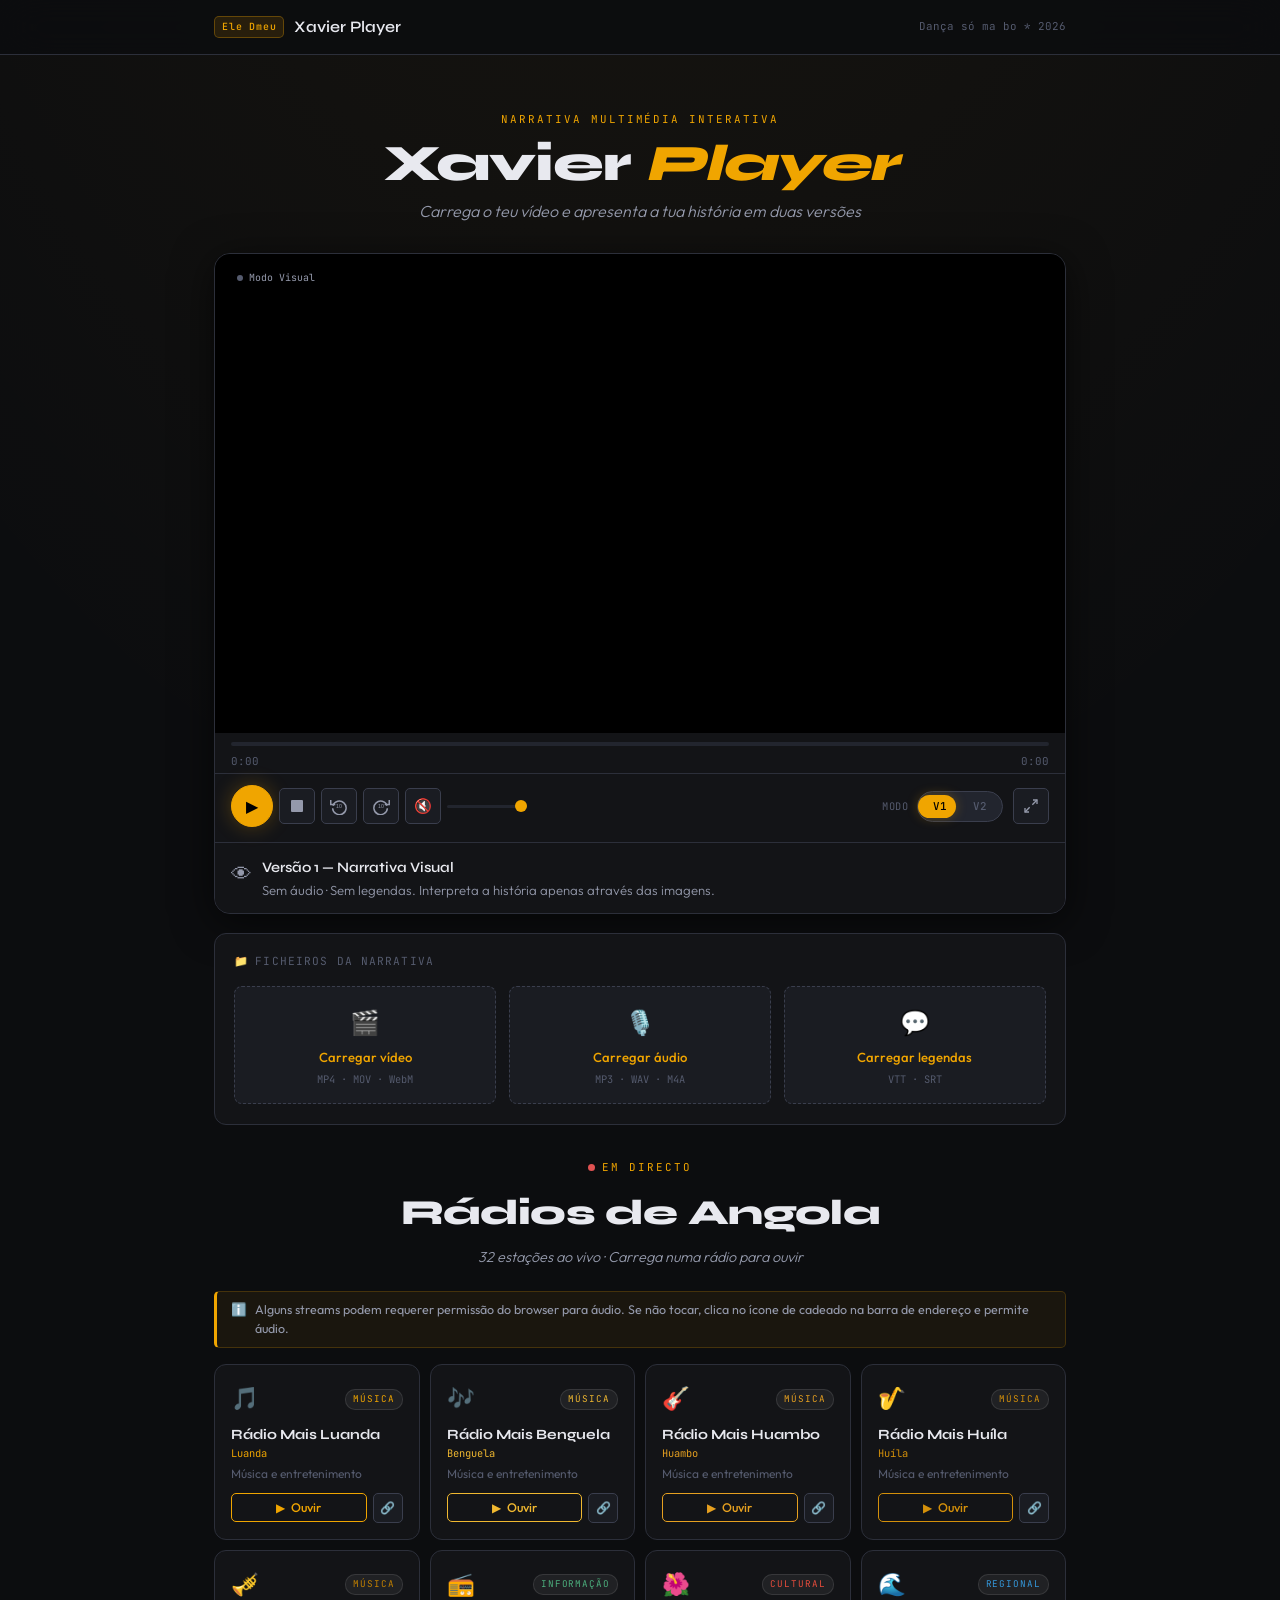
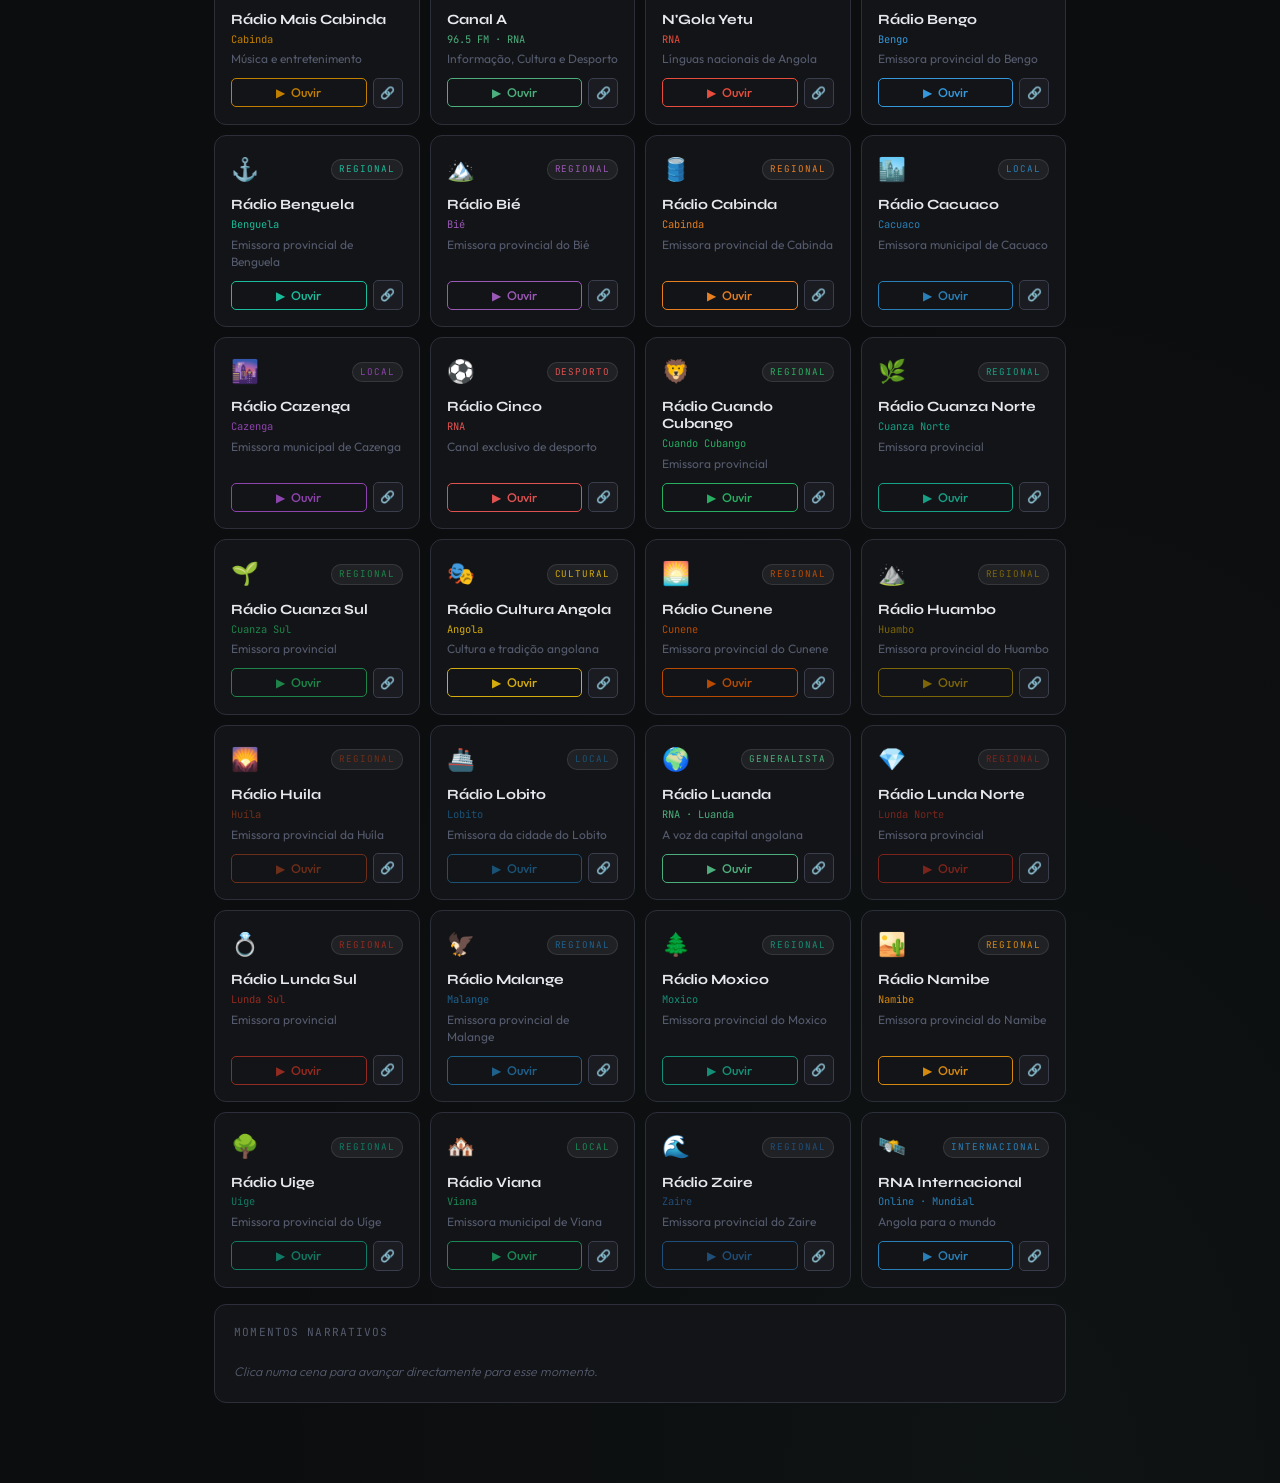
==== commit 21ff766f: "Atualiza player multimédia" ====
--- a/index.html
+++ b/index.html
@@ -205,6 +205,46 @@
     </div>
   </div>
 
+  <!-- ══════════════════════════════════════
+       SECÇÃO DE RÁDIO ANGOLA
+  ══════════════════════════════════════ -->
+  <div class="radio-section">
+    <div class="radio-section-header">
+      <div class="radio-eyebrow">
+        <span class="radio-live-dot"></span>
+        Em Directo
+      </div>
+      <h2 class="radio-title">Rádios de Angola</h2>
+      <p class="radio-sub">32 estações ao vivo · Carrega numa rádio para ouvir</p>
+    </div>
+
+    <div class="radio-notice">
+      <span>ℹ️</span>
+      <span>Alguns streams podem requerer permissão do browser para áudio. Se não tocar, clica no ícone de cadeado na barra de endereço e permite áudio.</span>
+    </div>
+
+    <div class="radio-grid" id="radio-grid"></div>
+
+    <!-- Player de rádio fixo em baixo -->
+    <div class="radio-now-playing" id="radio-now-playing">
+      <div class="rnp-left">
+        <div class="rnp-visualizer" id="rnp-visualizer">
+          <span></span><span></span><span></span><span></span><span></span>
+        </div>
+        <div class="rnp-info">
+          <div class="rnp-station" id="rnp-station">Nenhuma estação seleccionada</div>
+          <div class="rnp-freq" id="rnp-freq">—</div>
+        </div>
+      </div>
+      <div class="rnp-controls">
+        <button class="rnp-btn" id="rnp-play-btn" onclick="radioTogglePlay()">▶</button>
+        <input type="range" class="rnp-vol" id="rnp-vol" min="0" max="1" step="0.05" value="0.8"
+          oninput="radioSetVolume(this.value)" title="Volume rádio" />
+        <button class="rnp-btn rnp-stop" onclick="radioStop()" title="Parar rádio">■</button>
+      </div>
+    </div>
+  </div>
+
   <!-- Navegação por cenas -->
   <div class="scenes-panel">
     <div class="scenes-title">Momentos narrativos</div>
--- a/styles.css
+++ b/styles.css
@@ -392,6 +392,399 @@
 .scene-pill.active { background: var(--amber); color: #000; border-color: var(--amber); font-weight: 600; box-shadow: 0 0 12px var(--amber-glow); }
 .scenes-hint { font-size: 0.78rem; color: var(--text-muted); font-style: italic; font-weight: 300; }
 
+/* ══════════════════════════════════════════════════
+   SECÇÃO DE RÁDIO ANGOLA
+══════════════════════════════════════════════════ */
+
+.radio-section {
+  margin-top: 1.8rem;
+}
+
+.radio-section-header {
+  text-align: center;
+  margin-bottom: 1.4rem;
+}
+
+.radio-eyebrow {
+  display: inline-flex;
+  align-items: center;
+  gap: 7px;
+  font-family: var(--font-mono);
+  font-size: 0.68rem;
+  letter-spacing: 0.18em;
+  text-transform: uppercase;
+  color: var(--amber);
+  margin-bottom: 0.5rem;
+}
+
+.radio-live-dot {
+  width: 7px; height: 7px;
+  border-radius: 50%;
+  background: var(--red);
+  box-shadow: 0 0 0 0 rgba(224,82,82,0.6);
+  animation: radio-pulse 1.4s ease infinite;
+}
+
+@keyframes radio-pulse {
+  0%   { box-shadow: 0 0 0 0 rgba(224,82,82,0.6); }
+  70%  { box-shadow: 0 0 0 7px rgba(224,82,82,0); }
+  100% { box-shadow: 0 0 0 0 rgba(224,82,82,0); }
+}
+
+.radio-title {
+  font-family: var(--font-display);
+  font-size: clamp(1.5rem, 4vw, 2.2rem);
+  font-weight: 800;
+  letter-spacing: -0.02em;
+  margin-bottom: 0.3rem;
+}
+
+.radio-sub {
+  font-size: 0.9rem;
+  color: var(--text-soft);
+  font-weight: 300;
+  font-style: italic;
+}
+
+/* ── Aviso de permissão ── */
+.radio-notice {
+  display: flex;
+  align-items: flex-start;
+  gap: 8px;
+  background: rgba(240,165,0,0.06);
+  border: 1px solid rgba(240,165,0,0.2);
+  border-left: 3px solid var(--amber);
+  border-radius: var(--radius-xs);
+  padding: 0.55rem 0.9rem;
+  font-size: 0.78rem;
+  color: var(--text-soft);
+  margin-bottom: 1rem;
+  line-height: 1.5;
+}
+
+/* ── Grid de cards ── */
+.radio-grid {
+  display: grid;
+  grid-template-columns: repeat(auto-fill, minmax(200px, 1fr));
+  gap: 10px;
+  margin-bottom: 1rem;
+}
+
+/* ── Card individual ── */
+.radio-card {
+  position: relative;
+  background: var(--bg2);
+  border: 1.5px solid var(--border);
+  border-radius: var(--radius);
+  padding: 1rem;
+  display: flex;
+  flex-direction: column;
+  gap: 0.6rem;
+  transition: all 0.2s;
+  overflow: hidden;
+  cursor: default;
+}
+
+.radio-card::before {
+  content: '';
+  position: absolute;
+  top: 0; left: 0; right: 0;
+  height: 2px;
+  background: var(--rc, var(--amber));
+  opacity: 0;
+  transition: opacity 0.2s;
+}
+
+.radio-card:hover {
+  border-color: var(--rc, var(--amber));
+  background: var(--bg3);
+  transform: translateY(-1px);
+  box-shadow: 0 4px 20px rgba(0,0,0,0.4);
+}
+
+.radio-card:hover::before { opacity: 1; }
+
+.radio-card.playing {
+  border-color: var(--rc, var(--amber));
+  background: var(--bg3);
+  box-shadow: 0 0 0 1px var(--rc, var(--amber)), 0 4px 24px rgba(0,0,0,0.5);
+}
+
+.radio-card.playing::before { opacity: 1; }
+
+.radio-card.error {
+  border-color: rgba(224,82,82,0.4);
+  opacity: 0.8;
+}
+
+/* ── Card header ── */
+.rc-header {
+  display: flex;
+  align-items: center;
+  justify-content: space-between;
+}
+
+.rc-icon { font-size: 1.4rem; }
+
+.rc-genre {
+  font-family: var(--font-mono);
+  font-size: 0.58rem;
+  letter-spacing: 0.1em;
+  text-transform: uppercase;
+  color: var(--rc, var(--amber));
+  background: rgba(255,255,255,0.06);
+  border: 1px solid rgba(255,255,255,0.1);
+  padding: 2px 7px;
+  border-radius: 10px;
+}
+
+/* ── Card body ── */
+.rc-body { flex: 1; }
+
+.rc-name {
+  font-family: var(--font-display);
+  font-size: 0.88rem;
+  font-weight: 700;
+  color: var(--text);
+  margin-bottom: 2px;
+  line-height: 1.2;
+}
+
+.rc-freq {
+  font-family: var(--font-mono);
+  font-size: 0.65rem;
+  color: var(--rc, var(--amber));
+  margin-bottom: 4px;
+}
+
+.rc-desc {
+  font-size: 0.75rem;
+  color: var(--text-muted);
+  line-height: 1.4;
+}
+
+/* ── Card footer ── */
+.rc-footer {
+  display: flex;
+  align-items: center;
+  gap: 6px;
+}
+
+.rc-play-btn {
+  flex: 1;
+  display: inline-flex;
+  align-items: center;
+  justify-content: center;
+  gap: 6px;
+  padding: 6px 10px;
+  border-radius: var(--radius-xs);
+  border: 1.5px solid var(--rc, var(--amber));
+  background: transparent;
+  color: var(--rc, var(--amber));
+  font-size: 0.78rem;
+  font-family: var(--font-body);
+  font-weight: 500;
+  cursor: pointer;
+  transition: all 0.15s;
+}
+
+.rc-play-btn:hover {
+  background: var(--rc, var(--amber));
+  color: #000;
+}
+
+.radio-card.playing .rc-play-btn {
+  background: var(--rc, var(--amber));
+  color: #000;
+  font-weight: 600;
+}
+
+.rc-play-icon { font-size: 0.75rem; }
+
+.rc-copy-btn {
+  display: inline-flex;
+  align-items: center;
+  justify-content: center;
+  width: 30px; height: 30px;
+  border-radius: var(--radius-xs);
+  border: 1px solid var(--border-lt);
+  background: var(--bg3);
+  color: var(--text-soft);
+  font-size: 0.75rem;
+  cursor: pointer;
+  transition: all 0.15s;
+  flex-shrink: 0;
+}
+
+.rc-copy-btn:hover {
+  border-color: var(--amber);
+  background: var(--amber-dim);
+  color: var(--amber);
+}
+
+/* ── Barras de equalizador no card ── */
+.rc-bars {
+  position: absolute;
+  bottom: 8px; right: 8px;
+  display: flex;
+  align-items: flex-end;
+  gap: 2px;
+  opacity: 0;
+  transition: opacity 0.2s;
+}
+
+.rc-bars.active { opacity: 1; }
+
+.rc-bars span {
+  width: 3px;
+  background: var(--rc, var(--amber));
+  border-radius: 2px;
+  height: 4px;
+  animation: eq-bar 0.6s ease infinite alternate;
+}
+
+.rc-bars span:nth-child(1) { animation-delay: 0s;    animation-duration: 0.5s; }
+.rc-bars span:nth-child(2) { animation-delay: 0.15s; animation-duration: 0.7s; }
+.rc-bars span:nth-child(3) { animation-delay: 0.3s;  animation-duration: 0.4s; }
+
+@keyframes eq-bar {
+  from { height: 3px; }
+  to   { height: 12px; }
+}
+
+/* ══════════════════════════════════════
+   BARRA "NOW PLAYING" NO FUNDO
+══════════════════════════════════════ */
+.radio-now-playing {
+  display: none;
+  align-items: center;
+  justify-content: space-between;
+  gap: 1rem;
+  background: var(--bg2);
+  border: 1px solid var(--border);
+  border-top: 2px solid var(--rnp-color, var(--amber));
+  border-radius: var(--radius);
+  padding: 0.9rem 1.2rem;
+  margin-top: 0.5rem;
+  animation: fadeUp 0.25s ease;
+  flex-wrap: wrap;
+}
+
+.radio-now-playing.active { display: flex; }
+
+.rnp-left {
+  display: flex;
+  align-items: center;
+  gap: 12px;
+  flex: 1;
+  min-width: 0;
+}
+
+/* Visualizador animado */
+.rnp-visualizer {
+  display: flex;
+  align-items: flex-end;
+  gap: 2px;
+  height: 24px;
+  flex-shrink: 0;
+}
+
+.rnp-visualizer span {
+  width: 3px;
+  background: var(--rnp-color, var(--amber));
+  border-radius: 2px;
+  height: 4px;
+  transition: height 0.1s;
+}
+
+.rnp-visualizer.active span {
+  animation: eq-bar 0.5s ease infinite alternate;
+}
+
+.rnp-visualizer.active span:nth-child(1) { animation-delay: 0s;    animation-duration: 0.45s; }
+.rnp-visualizer.active span:nth-child(2) { animation-delay: 0.1s;  animation-duration: 0.6s;  }
+.rnp-visualizer.active span:nth-child(3) { animation-delay: 0.2s;  animation-duration: 0.38s; }
+.rnp-visualizer.active span:nth-child(4) { animation-delay: 0.07s; animation-duration: 0.7s;  }
+.rnp-visualizer.active span:nth-child(5) { animation-delay: 0.25s; animation-duration: 0.5s;  }
+
+.rnp-info { min-width: 0; }
+
+.rnp-station {
+  font-family: var(--font-display);
+  font-size: 0.92rem;
+  font-weight: 700;
+  color: var(--text);
+  white-space: nowrap;
+  overflow: hidden;
+  text-overflow: ellipsis;
+}
+
+.rnp-freq {
+  font-family: var(--font-mono);
+  font-size: 0.62rem;
+  color: var(--rnp-color, var(--amber));
+  margin-top: 2px;
+}
+
+.rnp-controls {
+  display: flex;
+  align-items: center;
+  gap: 8px;
+  flex-shrink: 0;
+}
+
+.rnp-btn {
+  display: inline-flex;
+  align-items: center;
+  justify-content: center;
+  width: 36px; height: 36px;
+  border-radius: 50%;
+  border: 1.5px solid var(--rnp-color, var(--amber));
+  background: var(--rnp-color, var(--amber));
+  color: #000;
+  font-size: 0.85rem;
+  cursor: pointer;
+  font-weight: 700;
+  transition: all 0.15s;
+  flex-shrink: 0;
+}
+
+.rnp-btn:hover { transform: scale(1.08); }
+
+.rnp-stop {
+  background: transparent;
+  color: var(--text-muted);
+  border-color: var(--border-lt);
+}
+
+.rnp-stop:hover { border-color: var(--red); color: var(--red); background: var(--red-dim); }
+
+.rnp-vol {
+  -webkit-appearance: none;
+  appearance: none;
+  width: 80px; height: 3px;
+  background: var(--bg4);
+  border-radius: 3px;
+  outline: none;
+  cursor: pointer;
+}
+
+.rnp-vol::-webkit-slider-thumb {
+  -webkit-appearance: none;
+  width: 12px; height: 12px;
+  border-radius: 50%;
+  background: var(--rnp-color, var(--amber));
+  cursor: pointer;
+}
+
+.rnp-vol::-moz-range-thumb {
+  width: 12px; height: 12px;
+  border-radius: 50%;
+  background: var(--rnp-color, var(--amber));
+  cursor: pointer;
+  border: none;
+}
+
 /* ── RESPONSIVE ── */
 @media (max-width: 600px) {
   .main-layout { padding: 1.2rem 1rem 4rem; }
